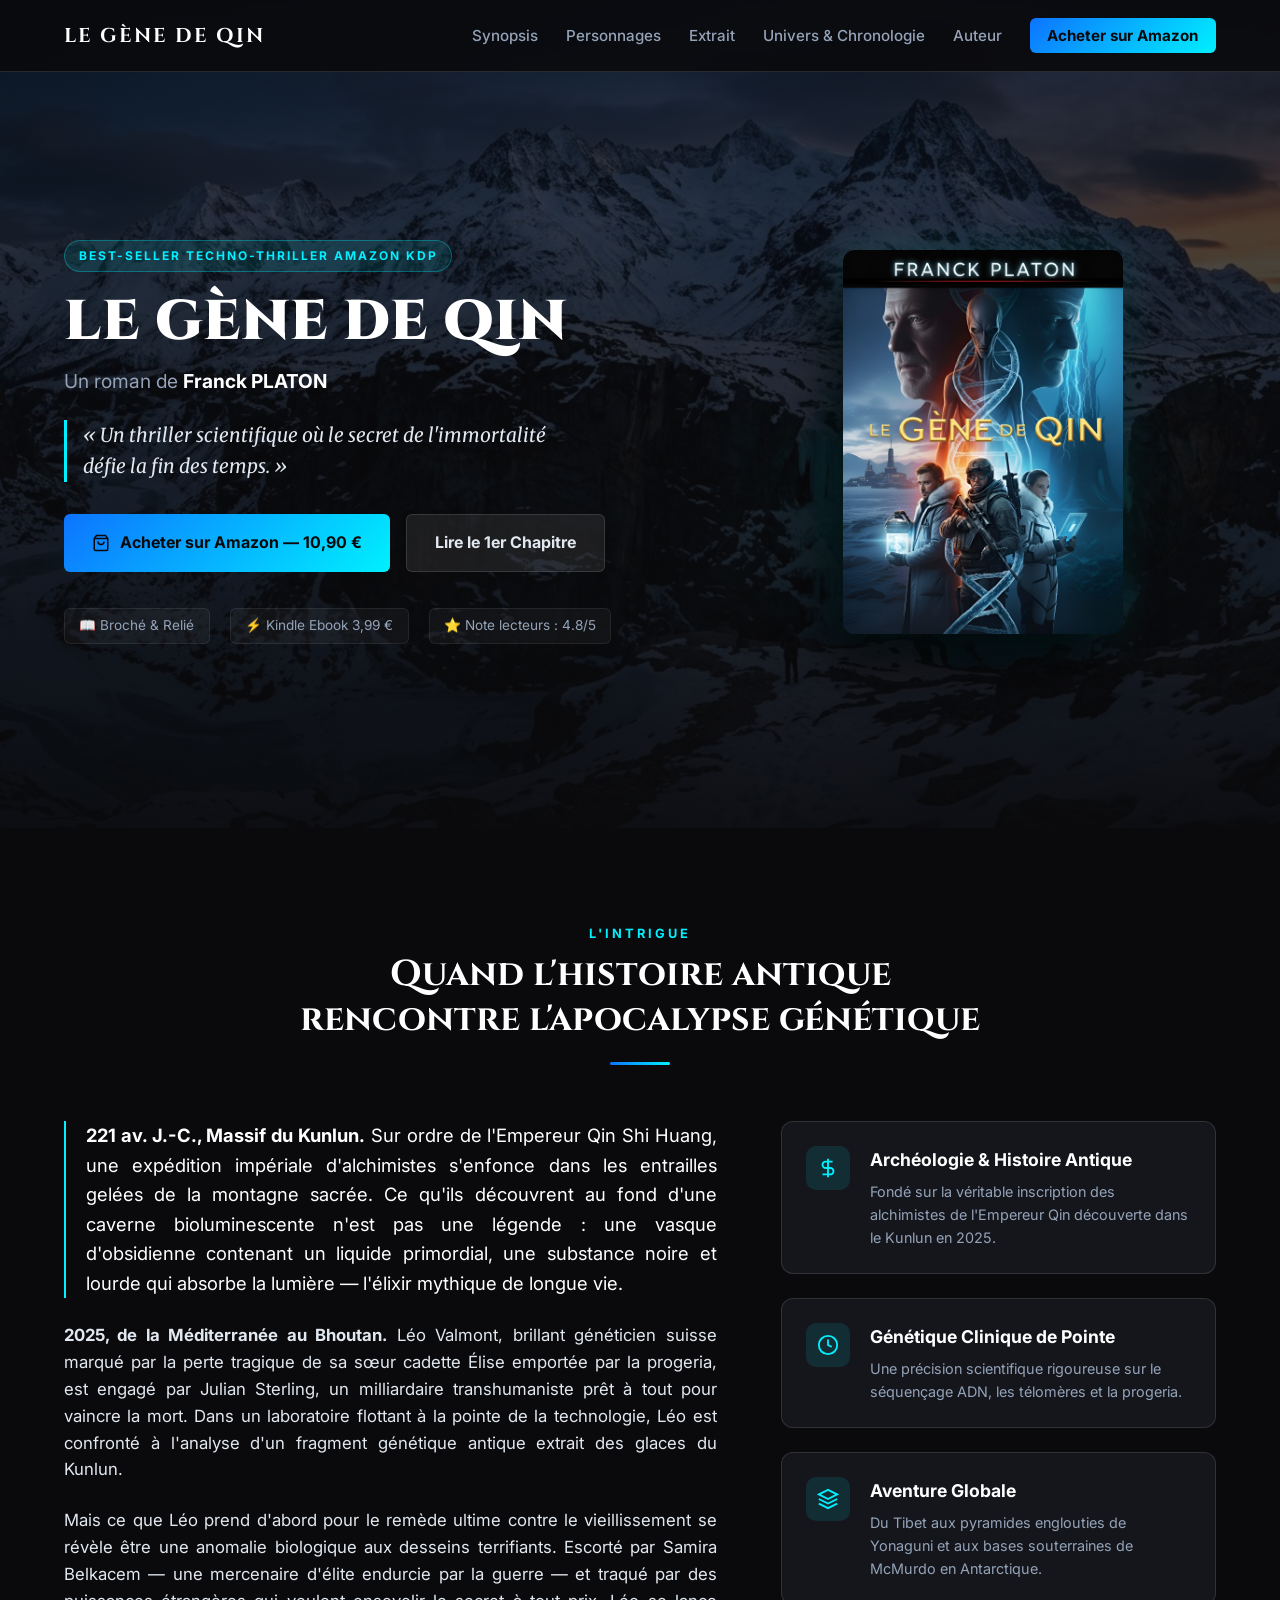
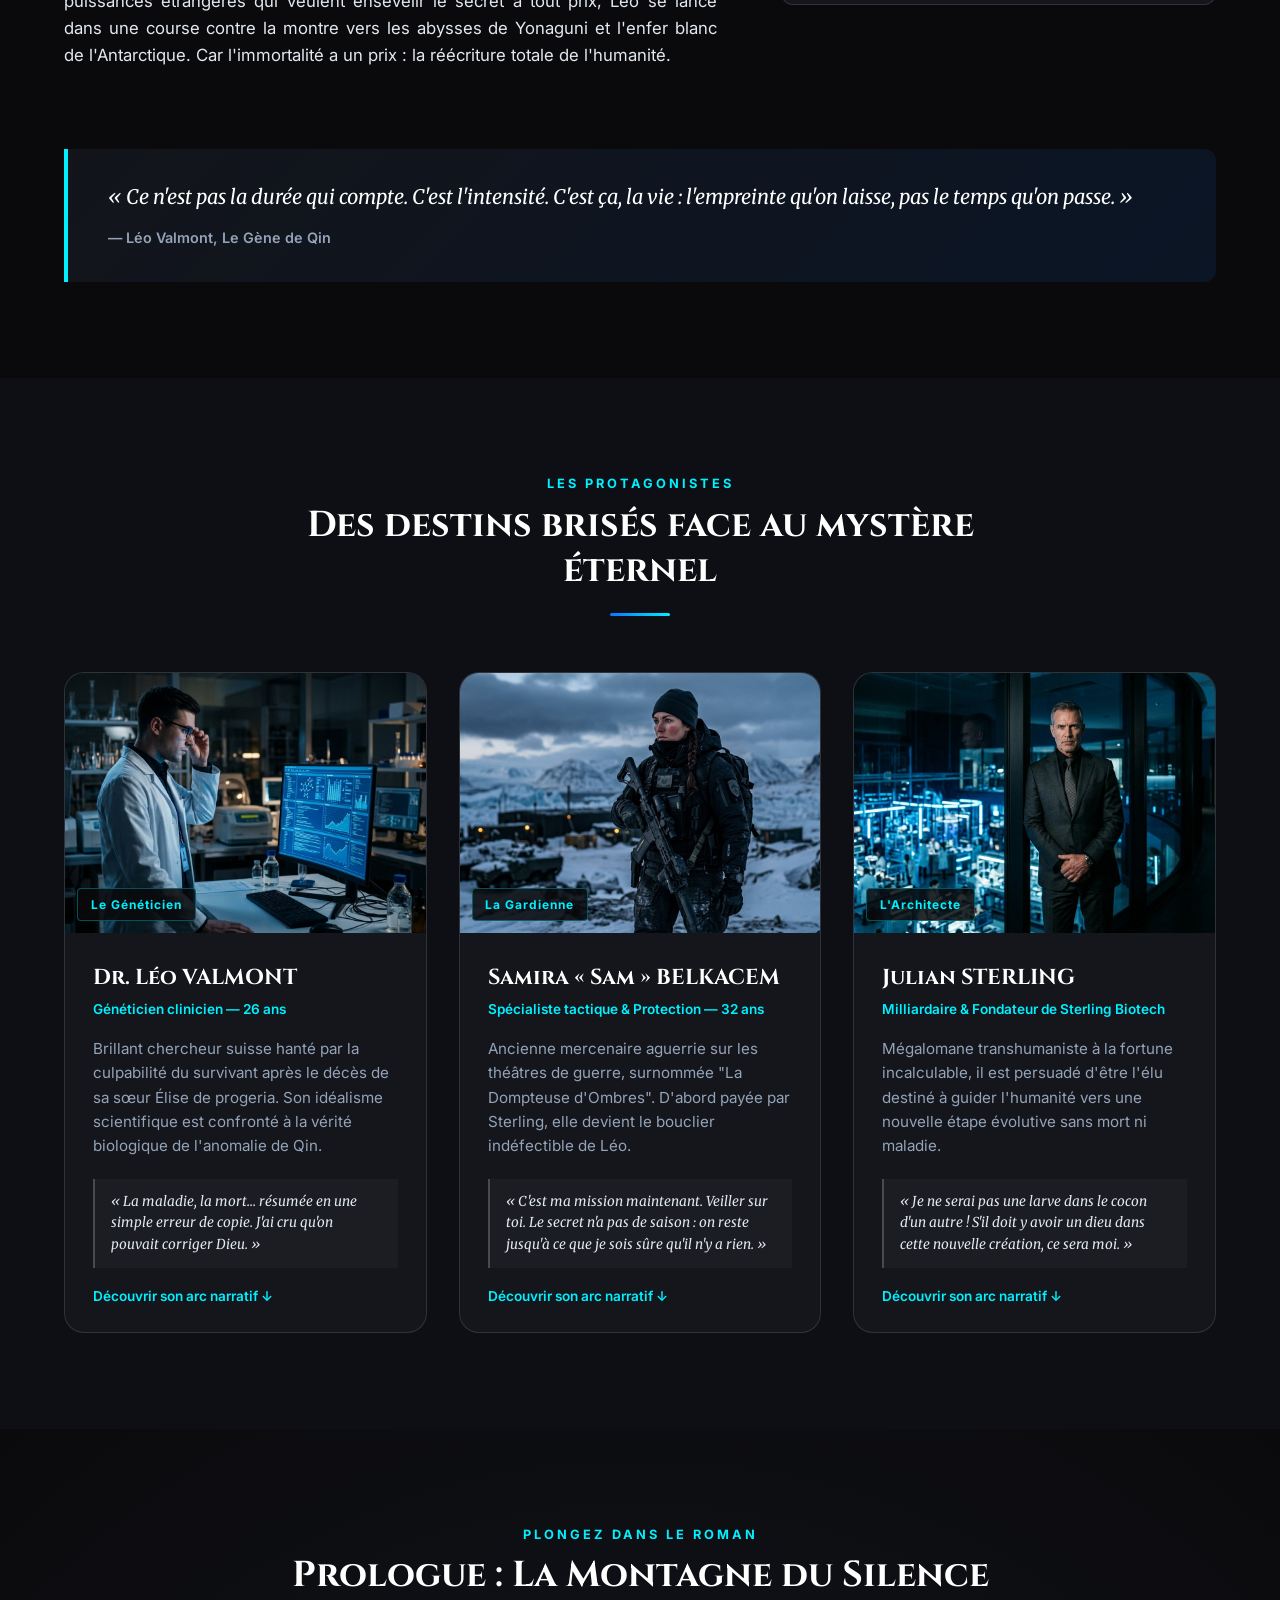
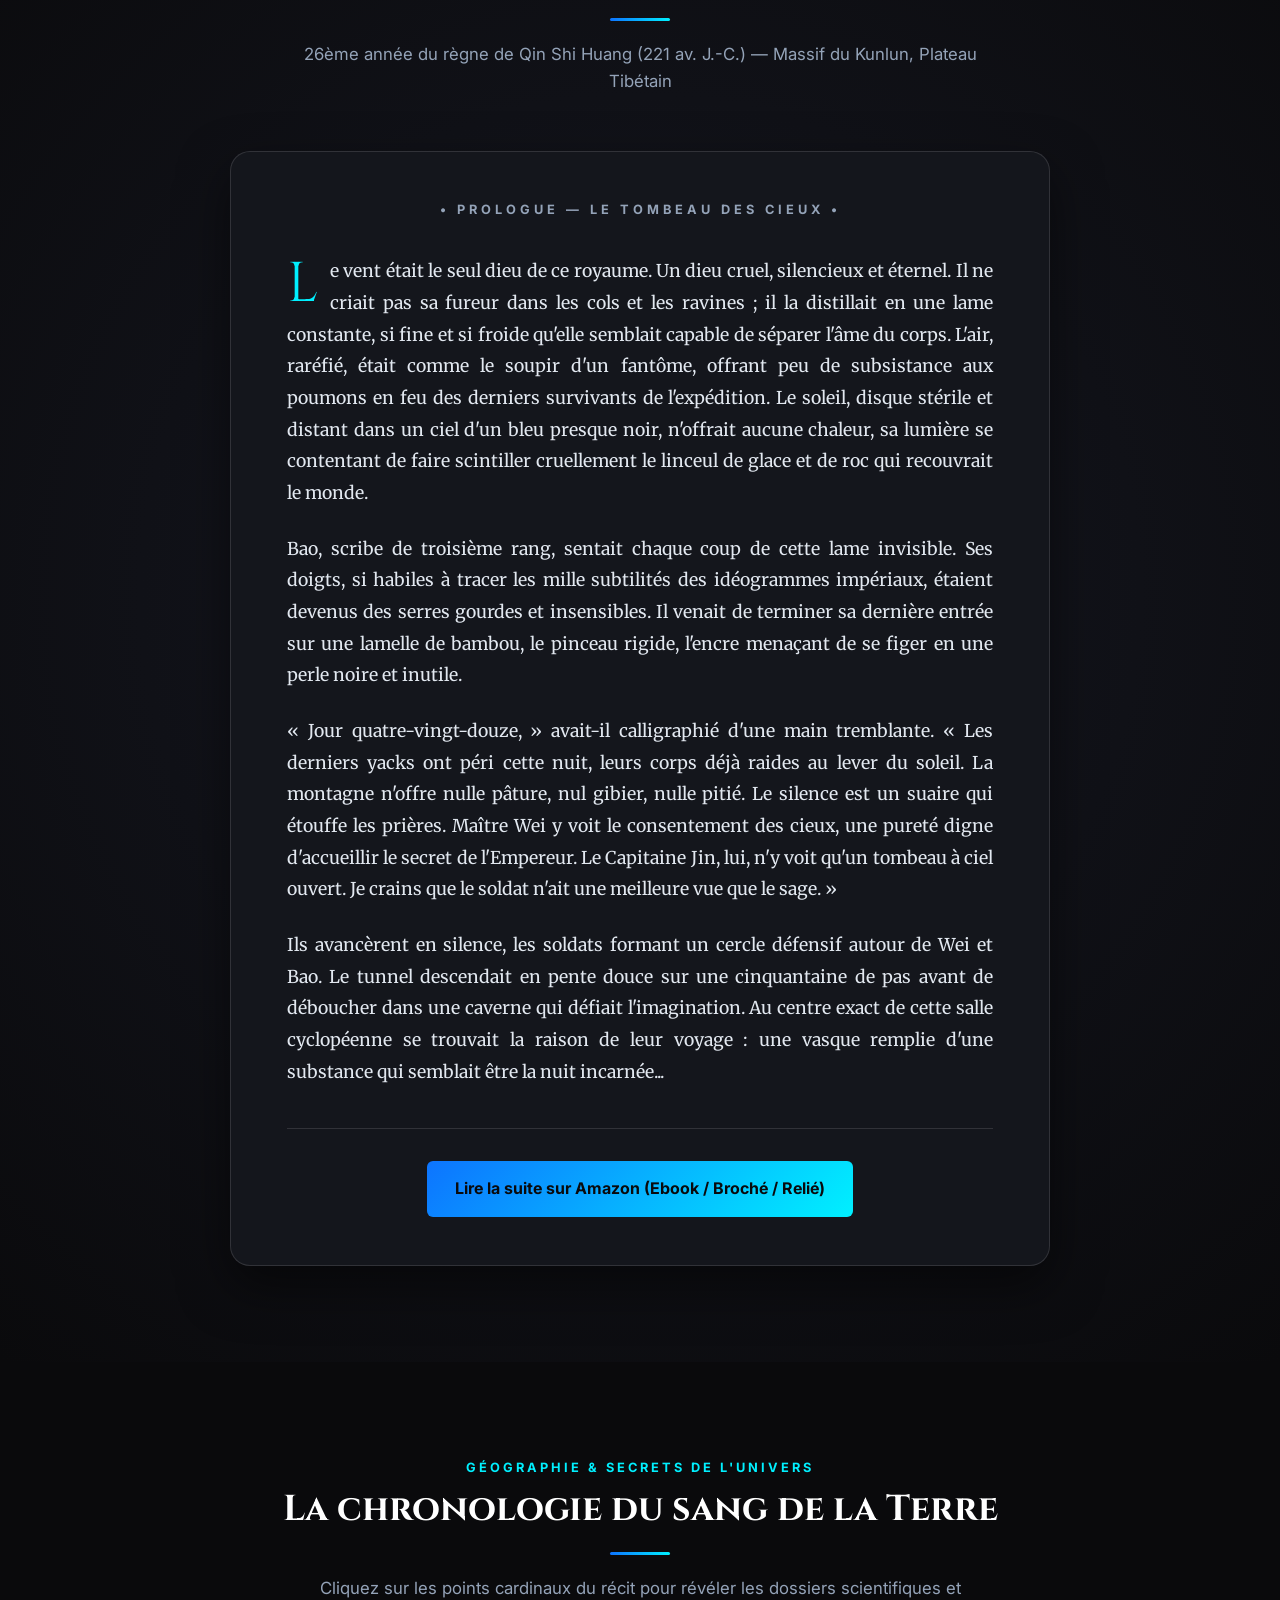
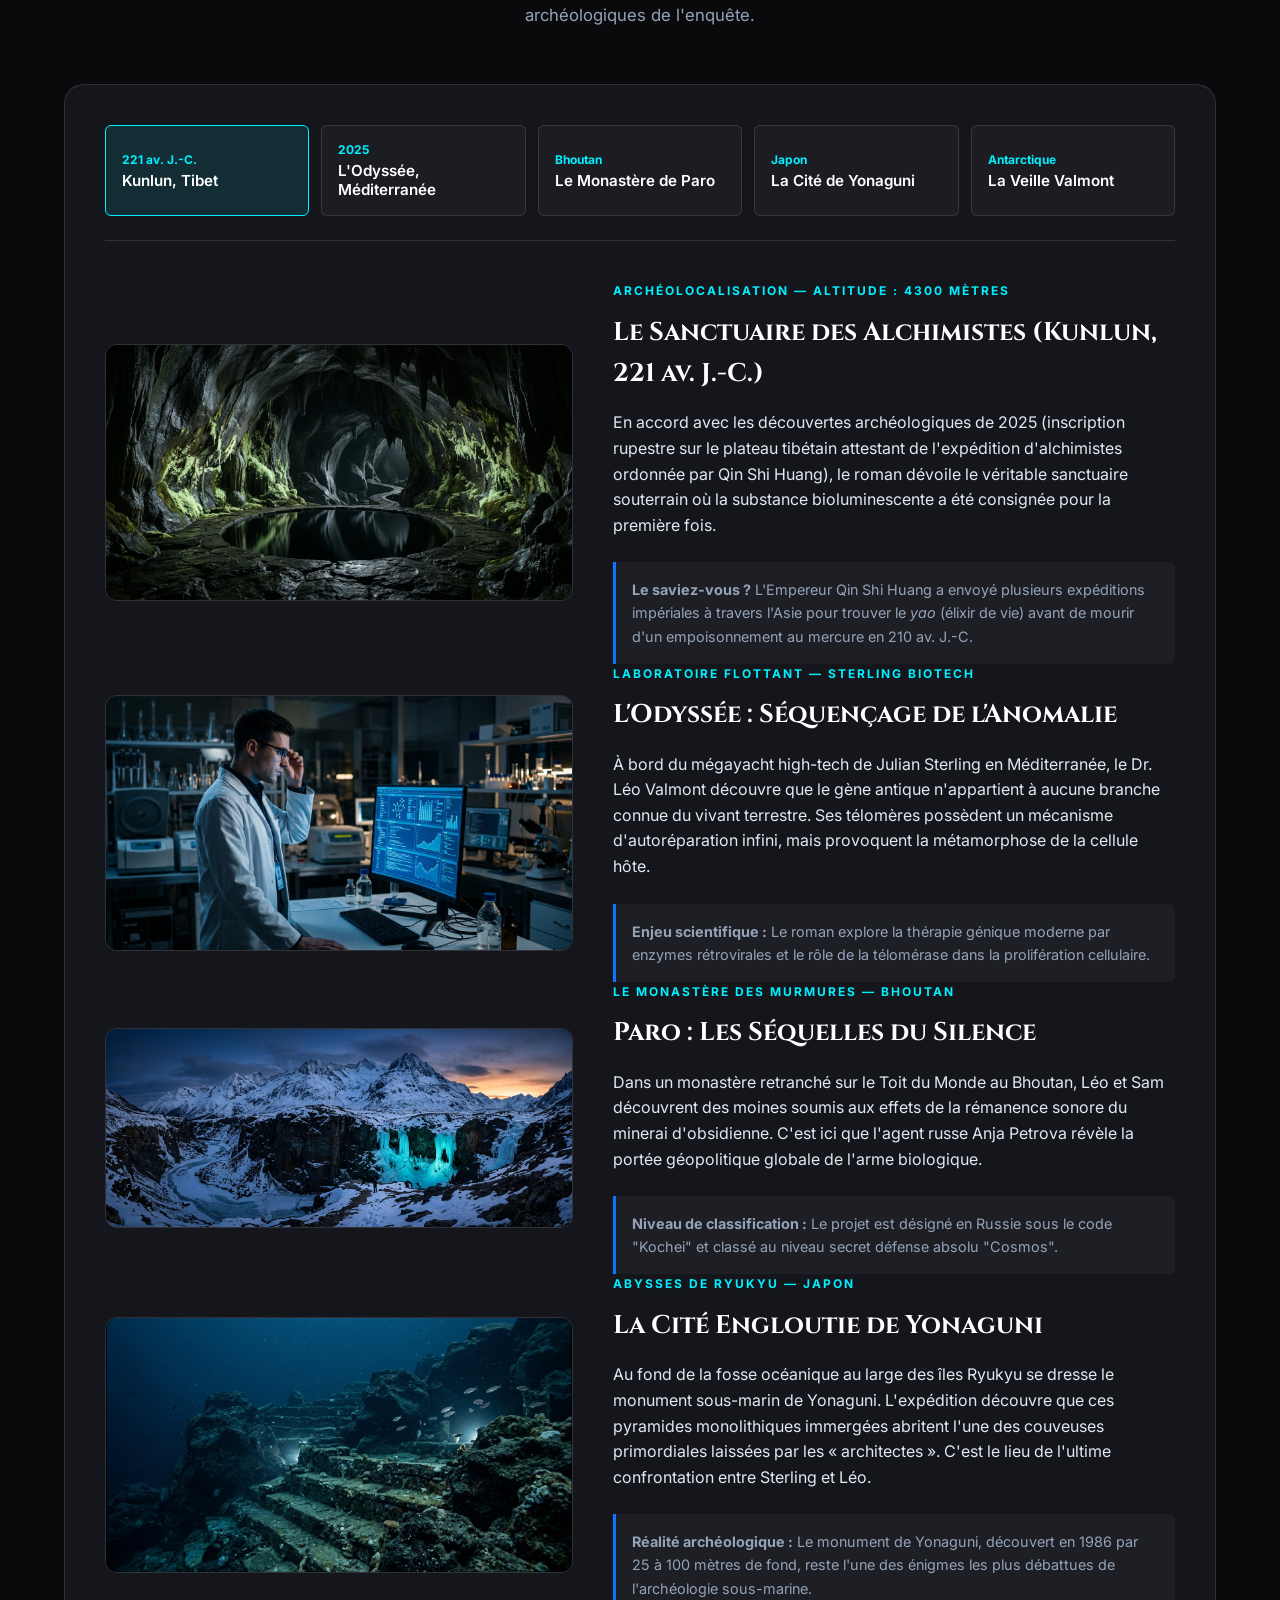
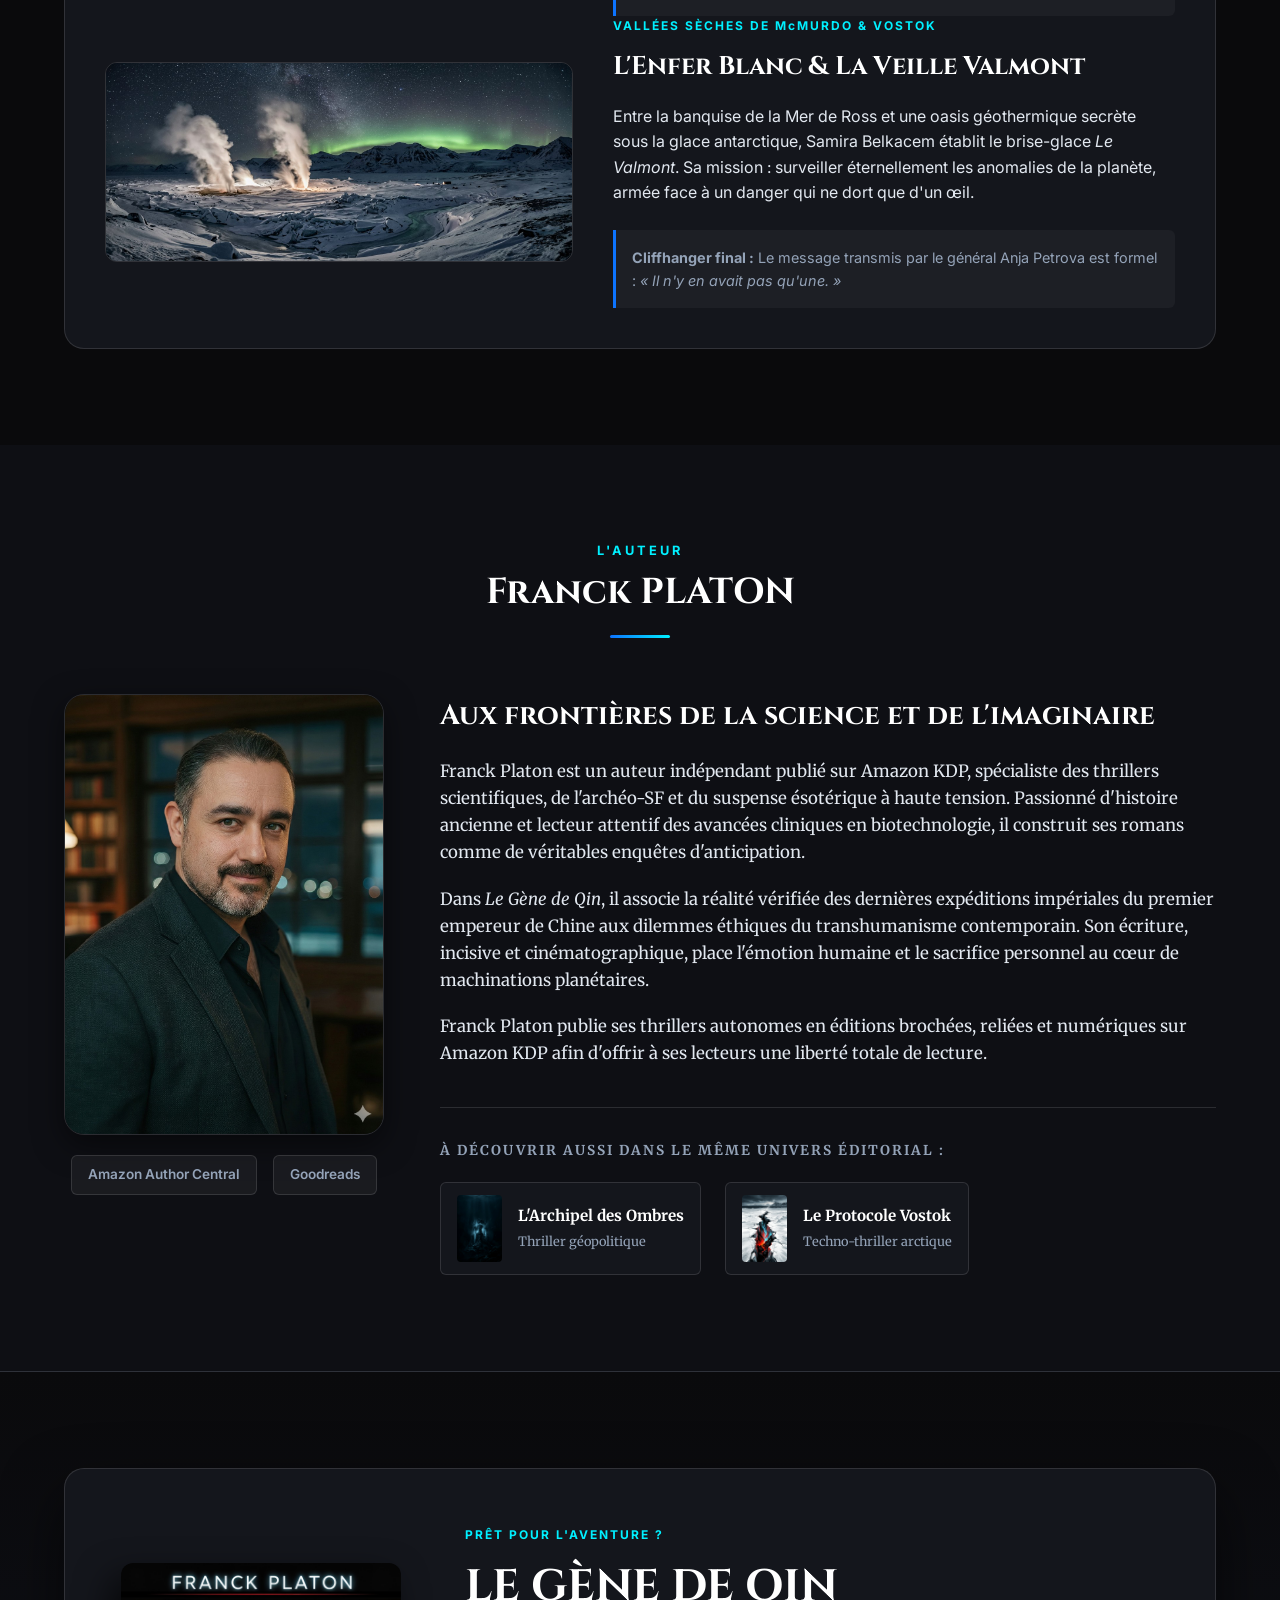
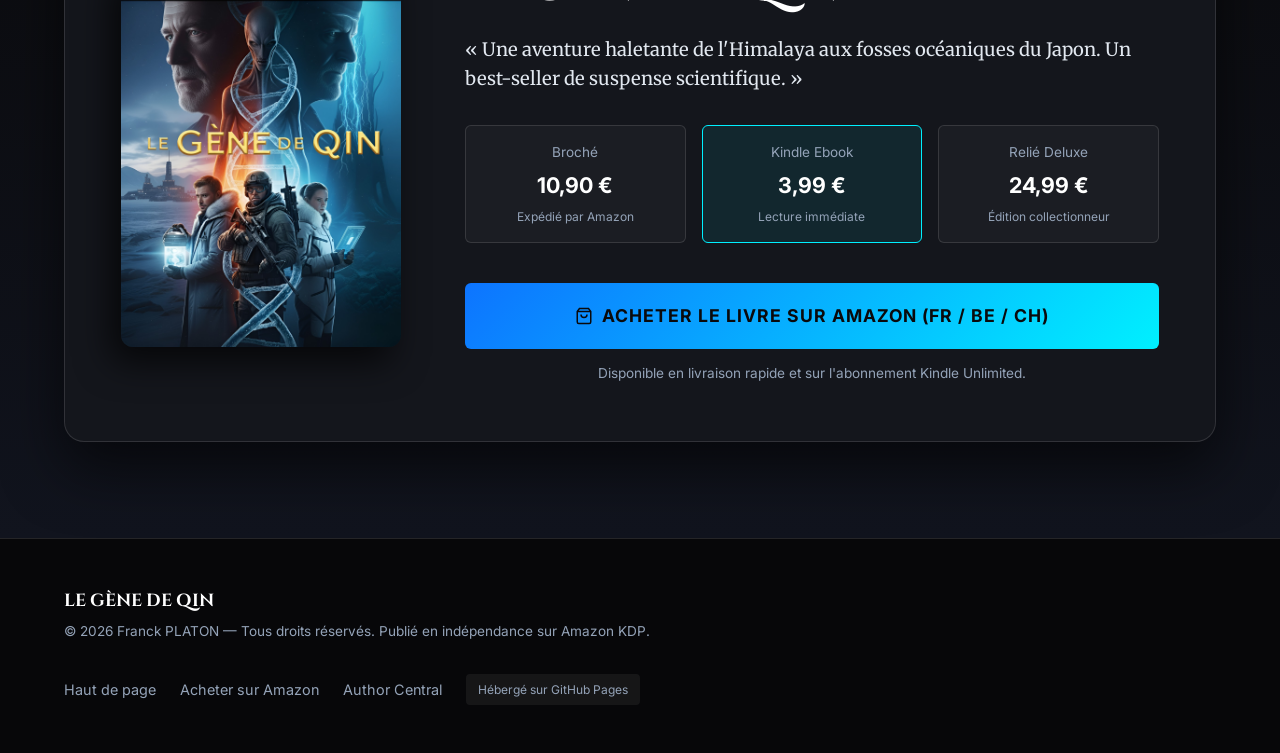
==== index.html @ dbdd51de "Restauration et mise à jour complète du site" ====
<!DOCTYPE html>
<html lang="fr">
<head>
  <meta charset="UTF-8">
  <meta name="viewport" content="width=device-width, initial-scale=1.0">
  <title>Le Gène de Qin — Thriller Scientifique de Franck PLATON | Amazon KDP</title>
  <meta name="description" content="Découvrez 'Le Gène de Qin' de Franck Platon. Un thriller scientifique et archéo-SF captivant mêlant les mystères de l'Empereur de Chine, l'Antarctique et la génétique moderne.">
  <meta name="keywords" content="thriller scientifique, roman franck platon, le gène de qin, techno-thriller français, complot génétique, amazon kdp, archéo-sf">
  <meta name="author" content="Franck PLATON">

  <!-- Open Graph / Social Media -->
  <meta property="og:title" content="Le Gène de Qin — Thriller Scientifique de Franck PLATON">
  <meta property="og:description" content="Quand le secret millénaire du premier empereur de Chine menace de réécrire le code génétique de l'humanité.">
  <meta property="og:type" content="book">
  <meta property="og:url" content="https://amzn.eu/d/04xCrOHY">
  <meta property="og:image" content="images/couverture_le_gene_de_qin.jpg">

  <!-- Schema.org JSON-LD Structured Data for Book -->
  <script type="application/ld+json">
  {
    "@context": "https://schema.org",
    "@type": "Book",
    "name": "Le Gène de Qin",
    "author": {
      "@type": "Person",
      "name": "Franck PLATON"
    },
    "inLanguage": "fr",
    "genre": "Thriller scientifique & technologique",
    "description": "221 av. J.-C. — L'Empereur de Chine envoie ses alchimistes dans les glaces du Kunlun. 2025 — Une expédition génétique réveille ce que la montagne avait enseveli.",
    "url": "https://amzn.eu/d/04xCrOHY",
    "offers": {
      "@type": "Offer",
      "url": "https://amzn.eu/d/04xCrOHY",
      "price": "10.90",
      "priceCurrency": "EUR",
      "availability": "https://schema.org/InStock"
    }
  }
  </script>

  <!-- Google Fonts Optimization -->
  <link rel="preconnect" href="https://fonts.googleapis.com">
  <link rel="preconnect" href="https://fonts.gstatic.com" crossorigin>
  <link href="https://fonts.googleapis.com/css2?family=Cinzel:wght@500;700;900&family=Inter:wght@300;400;500;600;700&family=Merriweather:ital,wght@0,300;0,400;1,300&display=swap" rel="stylesheet">

  <!-- Stylesheet -->
  <link rel="stylesheet" href="css/style.css">
</head>
<body>

  <!-- NAVIGATION FIXE -->
  <header class="site-header">
    <nav class="navbar" aria-label="Navigation principale">
      <div class="logo">
        <a href="#hero">LE GÈNE DE QIN</a>
      </div>
      <ul class="nav-links" id="navLinks">
        <li><a href="#synopsis">Synopsis</a></li>
        <li><a href="#personnages">Personnages</a></li>
        <li><a href="#extrait">Extrait</a></li>
        <li><a href="#univers">Univers & Chronologie</a></li>
        <li><a href="#auteur">Auteur</a></li>
        <li><a href="#cta-final" class="nav-cta">Acheter sur Amazon</a></li>
      </ul>
      <button class="burger-menu" id="burgerBtn" aria-label="Ouvrir le menu">
        <span></span><span></span><span></span>
      </button>
    </nav>
  </header>

  <!-- S1: HERO SECTION -->
  <section id="hero" class="hero-section">
    <div class="hero-bg" style="background-image: linear-gradient(180deg, rgba(10,10,12,0.65) 0%, rgba(10,10,12,0.95) 100%), url('images/m1_hero_banner.jpg');"></div>
    <div class="container hero-container">
      <div class="hero-content fade-in-on-load">
        <span class="hero-badge">BEST-SELLER TECHNO-THRILLER AMAZON KDP</span>
        <h1 class="hero-title">LE GÈNE DE QIN</h1>
        <p class="hero-author">Un roman de <strong class="accent-text">Franck PLATON</strong></p>
        <p class="hero-tagline">« Un thriller scientifique où le secret de l'immortalité défie la fin des temps. »</p>
        
        <div class="hero-actions">
          <a href="https://amzn.eu/d/04xCrOHY" target="_blank" rel="noopener noreferrer" class="btn btn-primary btn-glow">
            <svg class="icon-svg" viewBox="0 0 24 24" fill="none" stroke="currentColor" stroke-width="2"><path d="M6 2L3 6v14a2 2 0 0 0 2 2h14a2 2 0 0 0 2-2V6l-3-4z"></path><line x1="3" y1="6" x2="21" y2="6"></line><path d="M16 10a4 4 0 0 1-8 0"></path></svg>
            Acheter sur Amazon — 10,90 €
          </a>
          <a href="#extrait" class="btn btn-secondary">
            Lire le 1er Chapitre
          </a>
        </div>
        
        <div class="hero-features">
          <div class="feature-badge"><span>📖 Broché & Relié</span></div>
          <div class="feature-badge"><span>⚡ Kindle Ebook 3,99 €</span></div>
          <div class="feature-badge"><span>⭐ Note lecteurs : 4.8/5</span></div>
        </div>
      </div>

      <div class="hero-visual fade-in-on-load">
        <div class="book-mockup-wrapper">
          <img src="images/couverture_le_gene_de_qin.jpg" alt="Couverture officielle du roman Le Gène de Qin de Franck Platon" class="book-cover-img" loading="eager">
          <div class="book-shadow"></div>
        </div>
      </div>
    </div>
  </section>

  <main>
    <!-- S2: SYNOPSIS SECTION -->
    <section id="synopsis" class="synopsis-section scroll-reveal">
      <div class="container">
        <header class="section-header">
          <span class="section-subtitle">L'INTRIGUE</span>
          <h2 class="section-title">Quand l'histoire antique rencontre l'apocalypse génétique</h2>
          <div class="title-divider"></div>
        </header>

        <div class="synopsis-grid">
          <div class="synopsis-text">
            <p class="lead-para">
              <strong>221 av. J.-C., Massif du Kunlun.</strong> Sur ordre de l'Empereur Qin Shi Huang, une expédition impériale d'alchimistes s'enfonce dans les entrailles gelées de la montagne sacrée. Ce qu'ils découvrent au fond d'une caverne bioluminescente n'est pas une légende : une vasque d'obsidienne contenant un liquide primordial, une substance noire et lourde qui absorbe la lumière — l'élixir mythique de longue vie.
            </p>
            <p>
              <strong>2025, de la Méditerranée au Bhoutan.</strong> Léo Valmont, brillant généticien suisse marqué par la perte tragique de sa sœur cadette Élise emportée par la progeria, est engagé par Julian Sterling, un milliardaire transhumaniste prêt à tout pour vaincre la mort. Dans un laboratoire flottant à la pointe de la technologie, Léo est confronté à l'analyse d'un fragment génétique antique extrait des glaces du Kunlun.
            </p>
            <p>
              Mais ce que Léo prend d'abord pour le remède ultime contre le vieillissement se révèle être une anomalie biologique aux desseins terrifiants. Escorté par Samira Belkacem — une mercenaire d'élite endurcie par la guerre — et traqué par des puissances étrangères qui veulent ensevelir le secret à tout prix, Léo se lance dans une course contre la montre vers les abysses de Yonaguni et l'enfer blanc de l'Antarctique. Car l'immortalité a un prix : la réécriture totale de l'humanité.
            </p>
          </div>

          <aside class="synopsis-highlights">
            <div class="highlight-card">
              <div class="highlight-icon">
                <svg viewBox="0 0 24 24" fill="none" stroke="currentColor" stroke-width="2"><path d="M12 2v20M17 5H9.5a3.5 3.5 0 0 0 0 7h5a3.5 3.5 0 0 1 0 7H6"></path></svg>
              </div>
              <div class="highlight-content">
                <h3>Archéologie & Histoire Antique</h3>
                <p>Fondé sur la véritable inscription des alchimistes de l'Empereur Qin découverte dans le Kunlun en 2025.</p>
              </div>
            </div>

            <div class="highlight-card">
              <div class="highlight-icon">
                <svg viewBox="0 0 24 24" fill="none" stroke="currentColor" stroke-width="2"><circle cx="12" cy="12" r="10"></circle><path d="M12 6v6l4 2"></path></svg>
              </div>
              <div class="highlight-content">
                <h3>Génétique Clinique de Pointe</h3>
                <p>Une précision scientifique rigoureuse sur le séquençage ADN, les télomères et la progeria.</p>
              </div>
            </div>

            <div class="highlight-card">
              <div class="highlight-icon">
                <svg viewBox="0 0 24 24" fill="none" stroke="currentColor" stroke-width="2"><polygon points="12 2 2 7 12 12 22 7 12 2"></polygon><polyline points="2 17 12 22 22 17"></polyline><polyline points="2 12 12 17 22 12"></polyline></svg>
              </div>
              <div class="highlight-content">
                <h3>Aventure Globale</h3>
                <p>Du Tibet aux pyramides englouties de Yonaguni et aux bases souterraines de McMurdo en Antarctique.</p>
              </div>
            </div>
          </aside>
        </div>

        <blockquote class="synopsis-quote">
          <p>« Ce n'est pas la durée qui compte. C'est l'intensité. C'est ça, la vie : l'empreinte qu'on laisse, pas le temps qu'on passe. »</p>
          <cite>— Léo Valmont, Le Gène de Qin</cite>
        </blockquote>
      </div>
    </section>

    <!-- S3: PERSONNAGES SECTION -->
    <section id="personnages" class="characters-section scroll-reveal">
      <div class="container">
        <header class="section-header">
          <span class="section-subtitle">LES PROTAGONISTES</span>
          <h2 class="section-title">Des destins brisés face au mystère éternel</h2>
          <div class="title-divider"></div>
        </header>

        <div class="characters-grid">
          <!-- PERSONNAGE 1 -->
          <article class="character-card" data-char="leo">
            <div class="char-img-container">
              <img src="images/m2_image1_leo.jpg" alt="Léo Valmont - Généticien" loading="lazy">
              <div class="char-badge">Le Généticien</div>
            </div>
            <div class="char-info">
              <h3 class="char-name">Dr. Léo VALMONT</h3>
              <p class="char-role">Généticien clinicien — 26 ans</p>
              <p class="char-desc">
                Brillant chercheur suisse hanté par la culpabilité du survivant après le décès de sa sœur Élise de progeria. Son idéalisme scientifique est confronté à la vérité biologique de l'anomalie de Qin.
              </p>
              <div class="char-quote">
                <p>« La maladie, la mort... résumée en une simple erreur de copie. J'ai cru qu'on pouvait corriger Dieu. »</p>
              </div>
              <button class="btn-text char-more-btn" aria-expanded="false">Découvrir son arc narratif ↓</button>
              <div class="char-secret" hidden>
                <p><strong>Détail clé :</strong> En s'inoculant le vecteur viral pour détruire l'organisme éternel à Yonaguni, Léo choisit de sacrifier sa jeunesse et son avenir, prouvant que l'humanité réside dans son acceptation de la fin.</p>
              </div>
            </div>
          </article>

          <!-- PERSONNAGE 2 -->
          <article class="character-card" data-char="sam">
            <div class="char-img-container">
              <img src="images/sam_portrait.jpg" alt="Samira Belkacem - La Dompteuse d'Ombres" loading="lazy">
              <div class="char-badge">La Gardienne</div>
            </div>
            <div class="char-info">
              <h3 class="char-name">Samira « Sam » BELKACEM</h3>
              <p class="char-role">Spécialiste tactique & Protection — 32 ans</p>
              <p class="char-desc">
                Ancienne mercenaire aguerrie sur les théâtres de guerre, surnommée "La Dompteuse d'Ombres". D'abord payée par Sterling, elle devient le bouclier indéfectible de Léo.
              </p>
              <div class="char-quote">
                <p>« C'est ma mission maintenant. Veiller sur toi. Le secret n'a pas de saison : on reste jusqu'à ce que je sois sûre qu'il n'y a rien. »</p>
              </div>
              <button class="btn-text char-more-btn" aria-expanded="false">Découvrir son arc narratif ↓</button>
              <div class="char-secret" hidden>
                <p><strong>Détail clé :</strong> Après la mort de Léo, Sam hérite de sa fortune et fonde "La Veille Valmont", transformant sa culpabilité en un réseau militaire de surveillance globale en Antarctique.</p>
              </div>
            </div>
          </article>

          <!-- PERSONNAGE 3 -->
          <article class="character-card" data-char="sterling">
            <div class="char-img-container">
              <img src="images/sterling_portrait.jpg" alt="Julian Sterling - Milliardaire Transhumaniste" loading="lazy">
              <div class="char-badge">L'Architecte</div>
            </div>
            <div class="char-info">
              <h3 class="char-name">Julian STERLING</h3>
              <p class="char-role">Milliardaire & Fondateur de Sterling Biotech</p>
              <p class="char-desc">
                Mégalomane transhumaniste à la fortune incalculable, il est persuadé d'être l'élu destiné à guider l'humanité vers une nouvelle étape évolutive sans mort ni maladie.
              </p>
              <div class="char-quote">
                <p>« Je ne serai pas une larve dans le cocon d'un autre ! S'il doit y avoir un dieu dans cette nouvelle création, ce sera moi. »</p>
              </div>
              <button class="btn-text char-more-btn" aria-expanded="false">Découvrir son arc narratif ↓</button>
              <div class="char-secret" hidden>
                <p><strong>Détail clé :</strong> Sa quête d'apothéose à Yonaguni tourne au cauchemar biologique lorsqu'il découvre que l'élixir est un parasite millénaire dont il n'est que l'incubateur.</p>
              </div>
            </div>
          </article>
        </div>
      </div>
    </section>

    <!-- S4: EXTRAIT SECTION -->
    <section id="extrait" class="excerpt-section scroll-reveal">
      <div class="container">
        <header class="section-header">
          <span class="section-subtitle">PLONGEZ DANS LE ROMAN</span>
          <h2 class="section-title">Prologue : La Montagne du Silence</h2>
          <div class="title-divider"></div>
          <p class="section-description">26ème année du règne de Qin Shi Huang (221 av. J.-C.) — Massif du Kunlun, Plateau Tibétain</p>
        </header>

        <div class="excerpt-box">
          <div class="excerpt-header-deco">
            <span>• PROLOGUE — LE TOMBEAU DES CIEUX •</span>
          </div>
          <div class="excerpt-content font-serif">
            <p>
              Le vent était le seul dieu de ce royaume. Un dieu cruel, silencieux et éternel. Il ne criait pas sa fureur dans les cols et les ravines ; il la distillait en une lame constante, si fine et si froide qu'elle semblait capable de séparer l'âme du corps. L'air, raréfié, était comme le soupir d'un fantôme, offrant peu de subsistance aux poumons en feu des derniers survivants de l'expédition. Le soleil, disque stérile et distant dans un ciel d'un bleu presque noir, n'offrait aucune chaleur, sa lumière se contentant de faire scintiller cruellement le linceul de glace et de roc qui recouvrait le monde.
            </p>
            <p>
              Bao, scribe de troisième rang, sentait chaque coup de cette lame invisible. Ses doigts, si habiles à tracer les mille subtilités des idéogrammes impériaux, étaient devenus des serres gourdes et insensibles. Il venait de terminer sa dernière entrée sur une lamelle de bambou, le pinceau rigide, l'encre menaçant de se figer en une perle noire et inutile.
            </p>
            <p>
              « Jour quatre-vingt-douze, » avait-il calligraphié d'une main tremblante. « Les derniers yacks ont péri cette nuit, leurs corps déjà raides au lever du soleil. La montagne n'offre nulle pâture, nul gibier, nulle pitié. Le silence est un suaire qui étouffe les prières. Maître Wei y voit le consentement des cieux, une pureté digne d'accueillir le secret de l'Empereur. Le Capitaine Jin, lui, n'y voit qu'un tombeau à ciel ouvert. Je crains que le soldat n'ait une meilleure vue que le sage. »
            </p>
            <p>
              Ils avancèrent en silence, les soldats formant un cercle défensif autour de Wei et Bao. Le tunnel descendait en pente douce sur une cinquantaine de pas avant de déboucher dans une caverne qui défiait l'imagination. Au centre exact de cette salle cyclopéenne se trouvait la raison de leur voyage : une vasque remplie d'une substance qui semblait être la nuit incarnée...
            </p>
          </div>
          <div class="excerpt-footer">
            <a href="https://amzn.eu/d/04xCrOHY" target="_blank" rel="noopener noreferrer" class="btn btn-primary btn-glow">
              Lire la suite sur Amazon (Ebook / Broché / Relié)
            </a>
          </div>
        </div>
      </div>
    </section>

    <!-- S5: UNIVERS & CHRONOLOGIE INTERACTIVE -->
    <section id="univers" class="universe-section scroll-reveal">
      <div class="container">
        <header class="section-header">
          <span class="section-subtitle">GÉOGRAPHIE & SECRETS DE L'UNIVERS</span>
          <h2 class="section-title">La chronologie du sang de la Terre</h2>
          <div class="title-divider"></div>
          <p class="section-description">Cliquez sur les points cardinaux du récit pour révéler les dossiers scientifiques et archéologiques de l'enquête.</p>
        </header>

        <!-- CARTE / TIMELINE INTERACTIVE DU ROMAN -->
        <div class="timeline-interactive">
          <div class="timeline-nav">
            <button class="timeline-btn active" data-node="kunlun">
              <span class="node-year">221 av. J.-C.</span>
              <span class="node-title">Kunlun, Tibet</span>
            </button>
            <button class="timeline-btn" data-node="odyssee">
              <span class="node-year">2025</span>
              <span class="node-title">L'Odyssée, Méditerranée</span>
            </button>
            <button class="timeline-btn" data-node="paro">
              <span class="node-year">Bhoutan</span>
              <span class="node-title">Le Monastère de Paro</span>
            </button>
            <button class="timeline-btn" data-node="yonaguni">
              <span class="node-year">Japon</span>
              <span class="node-title">La Cité de Yonaguni</span>
            </button>
            <button class="timeline-btn" data-node="vostok">
              <span class="node-year">Antarctique</span>
              <span class="node-title">La Veille Valmont</span>
            </button>
          </div>

          <div class="timeline-panels">
            <!-- PANEL 1: KUNLUN -->
            <div class="timeline-panel active" id="panel-kunlun">
              <div class="panel-image">
                <img src="images/m2_image3_univers.jpg" alt="Caverne du Kunlun et élixir de longue vie" loading="lazy">
              </div>
              <div class="panel-content">
                <span class="panel-tag">ARCHÉOLOCALISATION — ALTITUDE : 4300 MÈTRES</span>
                <h3>Le Sanctuaire des Alchimistes (Kunlun, 221 av. J.-C.)</h3>
                <p>
                  En accord avec les découvertes archéologiques de 2025 (inscription rupestre sur le plateau tibétain attestant de l'expédition d'alchimistes ordonnée par Qin Shi Huang), le roman dévoile le véritable sanctuaire souterrain où la substance bioluminescente a été consignée pour la première fois.
                </p>
                <div class="panel-fact">
                  <strong>Le saviez-vous ?</strong> L'Empereur Qin Shi Huang a envoyé plusieurs expéditions impériales à travers l'Asie pour trouver le <em>yao</em> (élixir de vie) avant de mourir d'un empoisonnement au mercure en 210 av. J.-C.
                </div>
              </div>
            </div>

            <!-- PANEL 2: L'ODYSSÉE -->
            <div class="timeline-panel" id="panel-odyssee" hidden>
              <div class="panel-image">
                <img src="images/m2_image1_leo.jpg" alt="Laboratoire de pointe sur L'Odyssée" loading="lazy">
              </div>
              <div class="panel-content">
                <span class="panel-tag">LABORATOIRE FLOTTANT — STERLING BIOTECH</span>
                <h3>L'Odyssée : Séquençage de l'Anomalie</h3>
                <p>
                  À bord du mégayacht high-tech de Julian Sterling en Méditerranée, le Dr. Léo Valmont découvre que le gène antique n'appartient à aucune branche connue du vivant terrestre. Ses télomères possèdent un mécanisme d'autoréparation infini, mais provoquent la métamorphose de la cellule hôte.
                </p>
                <div class="panel-fact">
                  <strong>Enjeu scientifique :</strong> Le roman explore la thérapie génique moderne par enzymes rétrovirales et le rôle de la télomérase dans la prolifération cellulaire.
                </div>
              </div>
            </div>

            <!-- PANEL 3: PARO -->
            <div class="timeline-panel" id="panel-paro" hidden>
              <div class="panel-image">
                <img src="images/m1_hero_banner.jpg" alt="Monastère du Bhoutan" loading="lazy">
              </div>
              <div class="panel-content">
                <span class="panel-tag">LE MONASTÈRE DES MURMURES — BHOUTAN</span>
                <h3>Paro : Les Séquelles du Silence</h3>
                <p>
                  Dans un monastère retranché sur le Toit du Monde au Bhoutan, Léo et Sam découvrent des moines soumis aux effets de la rémanence sonore du minerai d'obsidienne. C'est ici que l'agent russe Anja Petrova révèle la portée géopolitique globale de l'arme biologique.
                </p>
                <div class="panel-fact">
                  <strong>Niveau de classification :</strong> Le projet est désigné en Russie sous le code "Kochei" et classé au niveau secret défense absolu "Cosmos".
                </div>
              </div>
            </div>

            <!-- PANEL 4: YONAGUNI -->
            <div class="timeline-panel" id="panel-yonaguni" hidden>
              <div class="panel-image">
                <img src="images/m2_image2_climax.jpg" alt="Ruines englouties de Yonaguni" loading="lazy">
              </div>
              <div class="panel-content">
                <span class="panel-tag">ABYSSES DE RYUKYU — JAPON</span>
                <h3>La Cité Engloutie de Yonaguni</h3>
                <p>
                  Au fond de la fosse océanique au large des îles Ryukyu se dresse le monument sous-marin de Yonaguni. L'expédition découvre que ces pyramides monolithiques immergées abritent l'une des couveuses primordiales laissées par les « architectes ». C'est le lieu de l'ultime confrontation entre Sterling et Léo.
                </p>
                <div class="panel-fact">
                  <strong>Réalité archéologique :</strong> Le monument de Yonaguni, découvert en 1986 par 25 à 100 mètres de fond, reste l'une des énigmes les plus débattues de l'archéologie sous-marine.
                </div>
              </div>
            </div>

            <!-- PANEL 5: VOSTOK & ANTARCTIQUE -->
            <div class="timeline-panel" id="panel-vostok" hidden>
              <div class="panel-image">
                <img src="images/m5_quote_background.jpg" alt="Oasis géothermique en Antarctique" loading="lazy">
              </div>
              <div class="panel-content">
                <span class="panel-tag">VALLÉES SÈCHES DE McMURDO & VOSTOK</span>
                <h3>L'Enfer Blanc & La Veille Valmont</h3>
                <p>
                  Entre la banquise de la Mer de Ross et une oasis géothermique secrète sous la glace antarctique, Samira Belkacem établit le brise-glace <em>Le Valmont</em>. Sa mission : surveiller éternellement les anomalies de la planète, armée face à un danger qui ne dort que d'un œil.
                </p>
                <div class="panel-fact">
                  <strong>Cliffhanger final :</strong> Le message transmis par le général Anja Petrova est formel : <em>« Il n'y en avait pas qu'une. »</em>
                </div>
              </div>
            </div>
          </div>
        </div>
      </div>
    </section>

    <!-- S6: AUTEUR SECTION -->
    <section id="auteur" class="author-section scroll-reveal">
      <div class="container">
        <header class="section-header">
          <span class="section-subtitle">L'AUTEUR</span>
          <h2 class="section-title">Franck PLATON</h2>
          <div class="title-divider"></div>
        </header>

        <div class="author-grid">
          <div class="author-photo">
            <img src="images/franck_platon_auteur.jpg" alt="Franck PLATON — Portrait officiel de l'auteur" loading="lazy">
            <div class="author-socials">
              <a href="https://amzn.eu/d/04xCrOHY" target="_blank" rel="noopener" aria-label="Page Amazon Author Central">Amazon Author Central</a>
              <a href="https://amzn.eu/d/04xCrOHY" target="_blank" rel="noopener" aria-label="Goodreads">Goodreads</a>
            </div>
          </div>

          <div class="author-bio font-serif">
            <h3>Aux frontières de la science et de l'imaginaire</h3>
            <p>
              Franck Platon est un auteur indépendant publié sur Amazon KDP, spécialiste des thrillers scientifiques, de l'archéo-SF et du suspense ésotérique à haute tension. Passionné d'histoire ancienne et lecteur attentif des avancées cliniques en biotechnologie, il construit ses romans comme de véritables enquêtes d'anticipation.
            </p>
            <p>
              Dans <em>Le Gène de Qin</em>, il associe la réalité vérifiée des dernières expéditions impériales du premier empereur de Chine aux dilemmes éthiques du transhumanisme contemporain. Son écriture, incisive et cinématographique, place l'émotion humaine et le sacrifice personnel au cœur de machinations planétaires.
            </p>
            <p>
              Franck Platon publie ses thrillers autonomes en éditions brochées, reliées et numériques sur Amazon KDP afin d'offrir à ses lecteurs une liberté totale de lecture.
            </p>

            <div class="cross-promo">
              <h4>À DÉCOUVRIR AUSSI DANS LE MÊME UNIVERS ÉDITORIAL :</h4>
              <div class="promo-books">
                <div class="promo-book-item">
                  <img src="images/m4_book2_cover.jpg" alt="L'Archipel des Ombres" loading="lazy">
                  <div>
                    <strong>L'Archipel des Ombres</strong>
                    <span>Thriller géopolitique</span>
                  </div>
                </div>
                <div class="promo-book-item">
                  <img src="images/m4_book3_cover.jpg" alt="Le Protocole Vostok" loading="lazy">
                  <div>
                    <strong>Le Protocole Vostok</strong>
                    <span>Techno-thriller arctique</span>
                  </div>
                </div>
              </div>
            </div>
          </div>
        </div>
      </div>
    </section>

    <!-- S7: CTA FINAL SECTION -->
    <section id="cta-final" class="final-cta-section">
      <div class="container final-cta-container">
        <div class="cta-cover-wrapper">
          <img src="images/couverture_le_gene_de_qin.jpg" alt="Le Gène de Qin par Franck Platon" class="final-cover-img" loading="lazy">
        </div>

        <div class="cta-content">
          <span class="cta-badge">PRÊT POUR L'AVENTURE ?</span>
          <h2>LE GÈNE DE QIN</h2>
          <p class="cta-subtitle font-serif">
            « Une aventure haletante de l'Himalaya aux fosses océaniques du Japon. Un best-seller de suspense scientifique. »
          </p>

          <div class="cta-pricing-grid">
            <div class="price-box">
              <span class="format-name">Broché</span>
              <span class="format-price">10,90 €</span>
              <span class="format-info">Expédié par Amazon</span>
            </div>
            <div class="price-box active-price">
              <span class="format-name">Kindle Ebook</span>
              <span class="format-price">3,99 €</span>
              <span class="format-info">Lecture immédiate</span>
            </div>
            <div class="price-box">
              <span class="format-name">Relié Deluxe</span>
              <span class="format-price">24,99 €</span>
              <span class="format-info">Édition collectionneur</span>
            </div>
          </div>

          <div class="cta-btn-wrapper">
            <a href="https://amzn.eu/d/04xCrOHY" target="_blank" rel="noopener noreferrer" class="btn btn-primary btn-cta-large btn-glow">
              <svg class="icon-svg" viewBox="0 0 24 24" fill="none" stroke="currentColor" stroke-width="2"><path d="M6 2L3 6v14a2 2 0 0 0 2 2h14a2 2 0 0 0 2-2V6l-3-4z"></path><line x1="3" y1="6" x2="21" y2="6"></line><path d="M16 10a4 4 0 0 1-8 0"></path></svg>
              ACHETER LE LIVRE SUR AMAZON (FR / BE / CH)
            </a>
            <p class="cta-note">Disponible en livraison rapide et sur l'abonnement Kindle Unlimited.</p>
          </div>
        </div>
      </div>
    </section>
  </main>

  <!-- S8: FOOTER -->
  <footer class="site-footer">
    <div class="container footer-container">
      <div class="footer-left">
        <p class="footer-logo">LE GÈNE DE QIN</p>
        <p class="footer-copy">© 2026 Franck PLATON — Tous droits réservés. Publié en indépendance sur Amazon KDP.</p>
      </div>
      
      <div class="footer-links">
        <a href="#hero">Haut de page</a>
        <a href="https://amzn.eu/d/04xCrOHY" target="_blank" rel="noopener">Acheter sur Amazon</a>
        <a href="#auteur">Author Central</a>
        <span class="footer-badge">Hébergé sur GitHub Pages</span>
      </div>
    </div>
  </footer>

  <!-- SCRIPT JS VANILLA -->
  <script src="js/main.js"></script>
</body>
</html>
---- css/style.css ----
/* ============================================================
   FEUILLE DE STYLE PRINCIPALE — LE GÈNE DE QIN
   Auteur : Franck PLATON | Promotion Amazon KDP 2026
   Architecture : CSS Variables, Flexbox, CSS Grid, Mobile-First
   ============================================================ */

/* 1. VARIABLES CENTRALISÉES (PERSONNALISATION FACILE) */
:root {
  /* Palette Chromatique (Thème Glaciaire & Obsidienne) */
  --color-bg-dark: #0A0A0C;
  --color-bg-card: #14161C;
  --color-bg-card-hover: #1E212B;
  --color-accent-cyan: #00F0FF;
  --color-accent-blue: #0D74FF;
  --color-text-main: #E2E8F0;
  --color-text-muted: #94A3B8;
  --color-border: rgba(255, 255, 255, 0.12);
  --color-accent-glow: rgba(0, 240, 255, 0.25);

  /* Typographie */
  --font-main: 'Inter', -apple-system, BlinkMacSystemFont, 'Segoe UI', Roboto, sans-serif;
  --font-serif: 'Merriweather', Georgia, serif;
  --font-display: 'Cinzel', 'Times New Roman', serif;

  /* Dimensions & Espacements */
  --container-max: 1200px;
  --header-height: 72px;
  --radius-sm: 6px;
  --radius-md: 12px;
  --radius-lg: 20px;

  /* Transitions & Animations */
  --transition-fast: 0.2s ease;
  --transition-normal: 0.35s ease;
}

/* 2. RESET & BASE */
* {
  margin: 0;
  padding: 0;
  box-sizing: border-box;
}

html {
  scroll-behavior: smooth;
  font-size: 16px;
}

body {
  background-color: var(--color-bg-dark);
  color: var(--color-text-main);
  font-family: var(--font-main);
  line-height: 1.6;
  overflow-x: hidden;
  -webkit-font-smoothing: antialiased;
}

img {
  max-width: 100%;
  height: auto;
  display: block;
}

a {
  color: inherit;
  text-decoration: none;
  transition: color var(--transition-fast);
}

ul {
  list-style: none;
}

button {
  background: none;
  border: none;
  cursor: pointer;
  font-family: inherit;
}

.container {
  width: 90%;
  max-width: var(--container-max);
  margin: 0 auto;
}

.font-serif {
  font-family: var(--font-serif);
}

/* 3. NAVIGATION FIXE */
.site-header {
  position: fixed;
  top: 0;
  left: 0;
  width: 100%;
  height: var(--header-height);
  background-color: rgba(10, 10, 12, 0.88);
  backdrop-filter: blur(10px);
  -webkit-backdrop-filter: blur(10px);
  border-bottom: 1px solid var(--color-border);
  z-index: 1000;
  display: flex;
  align-items: center;
}

.navbar {
  width: 90%;
  max-width: var(--container-max);
  margin: 0 auto;
  display: flex;
  justify-content: space-between;
  align-items: center;
}

.logo a {
  font-family: var(--font-display);
  font-size: 1.25rem;
  font-weight: 700;
  letter-spacing: 2px;
  color: #FFFFFF;
}

.nav-links {
  display: flex;
  align-items: center;
  gap: 1.75rem;
}

.nav-links a {
  font-size: 0.95rem;
  font-weight: 500;
  color: var(--color-text-muted);
}

.nav-links a:hover {
  color: var(--color-accent-cyan);
}

.nav-cta {
  background: linear-gradient(135deg, var(--color-accent-blue), var(--color-accent-cyan));
  color: #0A0A0C !important;
  font-weight: 700 !important;
  padding: 0.5rem 1.1rem;
  border-radius: var(--radius-sm);
  transition: transform var(--transition-fast), box-shadow var(--transition-fast);
}

.nav-cta:hover {
  transform: translateY(-2px);
  box-shadow: 0 4px 15px var(--color-accent-glow);
}

.burger-menu {
  display: none;
  flex-direction: column;
  gap: 5px;
  padding: 8px;
}

.burger-menu span {
  width: 26px;
  height: 2px;
  background-color: var(--color-text-main);
  transition: var(--transition-fast);
}

/* 4. HERO SECTION (S1) */
.hero-section {
  position: relative;
  min-height: 92vh;
  padding-top: calc(var(--header-height) + 3rem);
  padding-bottom: 4rem;
  display: flex;
  align-items: center;
  overflow: hidden;
}

.hero-bg {
  position: absolute;
  top: 0;
  left: 0;
  width: 100%;
  height: 100%;
  background-size: cover;
  background-position: center;
  z-index: 1;
}

.hero-container {
  position: relative;
  z-index: 2;
  display: grid;
  grid-template-columns: 1.15fr 0.85fr;
  gap: 3.5rem;
  align-items: center;
}

.hero-badge {
  display: inline-block;
  font-size: 0.75rem;
  font-weight: 700;
  letter-spacing: 2px;
  color: var(--color-accent-cyan);
  background-color: rgba(0, 240, 255, 0.1);
  padding: 0.35rem 0.85rem;
  border-radius: 50px;
  border: 1px solid rgba(0, 240, 255, 0.3);
  margin-bottom: 1.25rem;
}

.hero-title {
  font-family: var(--font-display);
  font-size: 3.5rem;
  font-weight: 900;
  line-height: 1.1;
  color: #FFFFFF;
  letter-spacing: 1px;
  margin-bottom: 0.75rem;
}

.hero-author {
  font-size: 1.2rem;
  color: var(--color-text-muted);
  margin-bottom: 1.5rem;
}

.accent-text {
  color: #FFFFFF;
}

.hero-tagline {
  font-family: var(--font-serif);
  font-size: 1.2rem;
  font-style: italic;
  color: var(--color-text-main);
  border-left: 3px solid var(--color-accent-cyan);
  padding-left: 1rem;
  margin-bottom: 2rem;
  max-width: 520px;
}

.hero-actions {
  display: flex;
  flex-wrap: wrap;
  gap: 1rem;
  margin-bottom: 2.25rem;
}

.btn {
  display: inline-flex;
  align-items: center;
  justify-content: center;
  gap: 0.6rem;
  font-size: 1rem;
  font-weight: 700;
  padding: 0.95rem 1.75rem;
  border-radius: var(--radius-sm);
  cursor: pointer;
  transition: all var(--transition-normal);
}

.btn-primary {
  background: linear-gradient(135deg, var(--color-accent-blue), var(--color-accent-cyan));
  color: #0A0A0C;
}

.btn-glow:hover {
  transform: translateY(-3px);
  box-shadow: 0 8px 25px var(--color-accent-glow);
}

.btn-secondary {
  background-color: rgba(255, 255, 255, 0.08);
  color: var(--color-text-main);
  border: 1px solid var(--color-border);
}

.btn-secondary:hover {
  background-color: rgba(255, 255, 255, 0.15);
  border-color: rgba(255, 255, 255, 0.4);
}

.icon-svg {
  width: 18px;
  height: 18px;
}

.hero-features {
  display: flex;
  flex-wrap: wrap;
  gap: 1.25rem;
}

.feature-badge {
  font-size: 0.85rem;
  color: var(--color-text-muted);
  background: rgba(255, 255, 255, 0.04);
  padding: 0.4rem 0.9rem;
  border-radius: var(--radius-sm);
  border: 1px solid rgba(255, 255, 255, 0.08);
}

/* 5. VISUEL COUVERTURE & MOCKUP */
.book-mockup-wrapper {
  position: relative;
  display: flex;
  justify-content: center;
}

.book-cover-img {
  width: 280px;
  border-radius: var(--radius-md);
  box-shadow: -15px 25px 50px rgba(0, 0, 0, 0.8), 0 0 40px rgba(0, 240, 255, 0.15);
  transition: transform 0.5s ease;
}

.book-cover-img:hover {
  transform: scale(1.03) rotateY(-5deg);
}

/* 6. EN-TÊTES DE SECTION */
.section-header {
  text-align: center;
  max-width: 720px;
  margin: 0 auto 3.5rem auto;
}

.section-subtitle {
  font-size: 0.8rem;
  font-weight: 700;
  letter-spacing: 3px;
  color: var(--color-accent-cyan);
  text-transform: uppercase;
  display: block;
  margin-bottom: 0.5rem;
}

.section-title {
  font-family: var(--font-display);
  font-size: 2.25rem;
  font-weight: 700;
  color: #FFFFFF;
  line-height: 1.25;
}

.title-divider {
  width: 60px;
  height: 3px;
  background: linear-gradient(90deg, var(--color-accent-blue), var(--color-accent-cyan));
  margin: 1.25rem auto;
  border-radius: 2px;
}

.section-description {
  color: var(--color-text-muted);
  font-size: 1.05rem;
}

/* 7. SECTION SYNOPSIS (S2) */
.synopsis-section {
  padding: 6rem 0;
  background-color: var(--color-bg-dark);
}

.synopsis-grid {
  display: grid;
  grid-template-columns: 1.2fr 0.8fr;
  gap: 4rem;
  align-items: start;
  margin-bottom: 3.5rem;
}

.synopsis-text p {
  margin-bottom: 1.5rem;
  font-size: 1.05rem;
  color: var(--color-text-main);
  text-align: justify;
}

.lead-para {
  font-size: 1.15rem !important;
  color: #FFFFFF !important;
  border-left: 2px solid var(--color-accent-cyan);
  padding-left: 1.25rem;
}

.synopsis-highlights {
  display: flex;
  flex-direction: column;
  gap: 1.5rem;
}

.highlight-card {
  background-color: var(--color-bg-card);
  border: 1px solid var(--color-border);
  border-radius: var(--radius-md);
  padding: 1.5rem;
  display: flex;
  gap: 1.25rem;
  align-items: flex-start;
  transition: transform var(--transition-fast), border-color var(--transition-fast);
}

.highlight-card:hover {
  transform: translateY(-3px);
  border-color: rgba(0, 240, 255, 0.4);
}

.highlight-icon {
  width: 44px;
  height: 44px;
  flex-shrink: 0;
  background-color: rgba(0, 240, 255, 0.1);
  border-radius: 10px;
  display: flex;
  align-items: center;
  justify-content: center;
  color: var(--color-accent-cyan);
}

.highlight-icon svg {
  width: 22px;
  height: 22px;
}

.highlight-content h3 {
  font-size: 1.1rem;
  color: #FFFFFF;
  margin-bottom: 0.35rem;
}

.highlight-content p {
  font-size: 0.9rem;
  color: var(--color-text-muted);
}

.synopsis-quote {
  background: linear-gradient(135deg, rgba(20, 22, 28, 0.9), rgba(13, 116, 255, 0.1));
  border-left: 4px solid var(--color-accent-cyan);
  padding: 2rem 2.5rem;
  border-radius: 0 var(--radius-md) var(--radius-md) 0;
  margin-top: 2rem;
}

.synopsis-quote p {
  font-family: var(--font-serif);
  font-size: 1.25rem;
  font-style: italic;
  color: #FFFFFF;
  margin-bottom: 0.75rem;
}

.synopsis-quote cite {
  font-size: 0.9rem;
  color: var(--color-text-muted);
  font-style: normal;
  font-weight: 600;
}

/* 8. SECTION PERSONNAGES (S3) */
.characters-section {
  padding: 6rem 0;
  background-color: #0E0F14;
}

.characters-grid {
  display: grid;
  grid-template-columns: repeat(auto-fit, minmax(320px, 1fr));
  gap: 2rem;
}

.character-card {
  background-color: var(--color-bg-card);
  border: 1px solid var(--color-border);
  border-radius: var(--radius-lg);
  overflow: hidden;
  transition: transform var(--transition-normal), box-shadow var(--transition-normal);
  display: flex;
  flex-direction: column;
}

.character-card:hover {
  transform: translateY(-8px);
  box-shadow: 0 15px 35px rgba(0, 0, 0, 0.6);
  border-color: rgba(0, 240, 255, 0.35);
}

.char-img-container {
  position: relative;
  height: 260px;
  overflow: hidden;
}

.char-img-container img {
  width: 100%;
  height: 100%;
  object-fit: cover;
  transition: transform 0.6s ease;
}

.character-card:hover .char-img-container img {
  transform: scale(1.08);
}

.char-badge {
  position: absolute;
  bottom: 12px;
  left: 12px;
  background: rgba(10, 10, 12, 0.85);
  color: var(--color-accent-cyan);
  font-size: 0.75rem;
  font-weight: 700;
  letter-spacing: 1px;
  padding: 0.35rem 0.8rem;
  border-radius: 4px;
  border: 1px solid rgba(0, 240, 255, 0.3);
}

.char-info {
  padding: 1.75rem;
  flex: 1;
  display: flex;
  flex-direction: column;
}

.char-name {
  font-family: var(--font-display);
  font-size: 1.35rem;
  color: #FFFFFF;
  margin-bottom: 0.25rem;
}

.char-role {
  font-size: 0.85rem;
  color: var(--color-accent-cyan);
  font-weight: 600;
  margin-bottom: 1rem;
}

.char-desc {
  font-size: 0.95rem;
  color: var(--color-text-muted);
  margin-bottom: 1.25rem;
}

.char-quote {
  background-color: rgba(255, 255, 255, 0.03);
  border-left: 2px solid rgba(255, 255, 255, 0.2);
  padding: 0.75rem 1rem;
  margin-bottom: 1.25rem;
}

.char-quote p {
  font-family: var(--font-serif);
  font-size: 0.85rem;
  font-style: italic;
  color: var(--color-text-main);
}

.char-more-btn {
  color: var(--color-accent-cyan);
  font-size: 0.85rem;
  font-weight: 600;
  text-align: left;
  margin-top: auto;
}

.char-secret {
  margin-top: 1rem;
  padding: 1rem;
  background-color: rgba(0, 240, 255, 0.06);
  border-radius: var(--radius-sm);
  font-size: 0.85rem;
  color: #FFFFFF;
}

/* 9. SECTION EXTRAIT (S4) */
.excerpt-section {
  padding: 6rem 0;
  background: radial-gradient(circle at center, #161822 0%, var(--color-bg-dark) 100%);
}

.excerpt-box {
  max-width: 820px;
  margin: 0 auto;
  background-color: var(--color-bg-card);
  border: 1px solid var(--color-border);
  border-radius: var(--radius-lg);
  padding: 3rem 3.5rem;
  position: relative;
  box-shadow: 0 20px 50px rgba(0, 0, 0, 0.5);
}

.excerpt-header-deco {
  text-align: center;
  font-size: 0.8rem;
  font-weight: 700;
  letter-spacing: 4px;
  color: var(--color-text-muted);
  margin-bottom: 2.25rem;
}

.excerpt-content p {
  margin-bottom: 1.5rem;
  font-size: 1.1rem;
  line-height: 1.8;
  color: var(--color-text-main);
  text-align: justify;
}

.excerpt-content p:first-of-type::first-letter {
  font-family: var(--font-display);
  font-size: 3.5rem;
  float: left;
  line-height: 1;
  padding-right: 0.75rem;
  color: var(--color-accent-cyan);
}

.excerpt-footer {
  text-align: center;
  margin-top: 2.5rem;
  padding-top: 2rem;
  border-top: 1px solid var(--color-border);
}

/* 10. SECTION UNIVERS & CHRONOLOGIE (S5) */
.universe-section {
  padding: 6rem 0;
  background-color: var(--color-bg-dark);
}

.timeline-interactive {
  background-color: var(--color-bg-card);
  border: 1px solid var(--color-border);
  border-radius: var(--radius-lg);
  padding: 2.5rem;
}

.timeline-nav {
  display: flex;
  flex-wrap: wrap;
  gap: 0.75rem;
  border-bottom: 1px solid var(--color-border);
  padding-bottom: 1.5rem;
  margin-bottom: 2.5rem;
}

.timeline-btn {
  flex: 1;
  min-width: 160px;
  padding: 1rem;
  background-color: rgba(255, 255, 255, 0.03);
  border: 1px solid var(--color-border);
  border-radius: var(--radius-sm);
  text-align: left;
  transition: all var(--transition-fast);
}

.timeline-btn:hover, .timeline-btn.active {
  background-color: rgba(0, 240, 255, 0.1);
  border-color: var(--color-accent-cyan);
}

.node-year {
  display: block;
  font-size: 0.75rem;
  font-weight: 700;
  color: var(--color-accent-cyan);
  margin-bottom: 0.25rem;
}

.node-title {
  font-size: 0.95rem;
  font-weight: 600;
  color: #FFFFFF;
}

.timeline-panels {
  position: relative;
  min-height: 300px;
}

.timeline-panel {
  display: grid;
  grid-template-columns: 1fr 1.2fr;
  gap: 2.5rem;
  align-items: center;
}

.panel-image img {
  border-radius: var(--radius-md);
  border: 1px solid var(--color-border);
  max-height: 320px;
  width: 100%;
  object-fit: cover;
}

.panel-tag {
  font-size: 0.75rem;
  font-weight: 700;
  color: var(--color-accent-cyan);
  letter-spacing: 2px;
  margin-bottom: 0.75rem;
  display: block;
}

.panel-content h3 {
  font-family: var(--font-display);
  font-size: 1.6rem;
  color: #FFFFFF;
  margin-bottom: 1rem;
}

.panel-content p {
  color: var(--color-text-main);
  margin-bottom: 1.5rem;
  font-size: 1rem;
}

.panel-fact {
  background-color: rgba(255, 255, 255, 0.04);
  border-left: 3px solid var(--color-accent-blue);
  padding: 1rem;
  border-radius: 0 var(--radius-sm) var(--radius-sm) 0;
  font-size: 0.9rem;
  color: var(--color-text-muted);
}

/* 11. SECTION AUTEUR (S6) */
.author-section {
  padding: 6rem 0;
  background-color: #0E0F14;
}

.author-grid {
  display: grid;
  grid-template-columns: 320px 1fr;
  gap: 3.5rem;
  align-items: start;
}

.author-photo img {
  border-radius: var(--radius-lg);
  border: 1px solid var(--color-border);
  box-shadow: 0 10px 30px rgba(0, 0, 0, 0.5);
  margin-bottom: 1.25rem;
}

.author-socials {
  display: flex;
  gap: 1rem;
  justify-content: center;
}

.author-socials a {
  font-size: 0.85rem;
  font-weight: 600;
  color: var(--color-text-muted);
  background: rgba(255, 255, 255, 0.05);
  padding: 0.5rem 1rem;
  border-radius: var(--radius-sm);
  border: 1px solid var(--color-border);
}

.author-socials a:hover {
  color: var(--color-accent-cyan);
  border-color: var(--color-accent-cyan);
}

.author-bio h3 {
  font-family: var(--font-display);
  font-size: 1.75rem;
  color: #FFFFFF;
  margin-bottom: 1.25rem;
}

.author-bio p {
  margin-bottom: 1.25rem;
  color: var(--color-text-main);
  font-size: 1.05rem;
}

.cross-promo {
  margin-top: 2.5rem;
  padding-top: 2rem;
  border-top: 1px solid var(--color-border);
}

.cross-promo h4 {
  font-size: 0.85rem;
  font-weight: 700;
  letter-spacing: 2px;
  color: var(--color-text-muted);
  margin-bottom: 1.25rem;
}

.promo-books {
  display: flex;
  flex-wrap: wrap;
  gap: 1.5rem;
}

.promo-book-item {
  display: flex;
  align-items: center;
  gap: 1rem;
  background: var(--color-bg-card);
  padding: 0.75rem 1rem;
  border-radius: var(--radius-sm);
  border: 1px solid var(--color-border);
}

.promo-book-item img {
  width: 45px;
  border-radius: 4px;
}

.promo-book-item strong {
  display: block;
  font-size: 0.95rem;
  color: #FFFFFF;
}

.promo-book-item span {
  font-size: 0.8rem;
  color: var(--color-text-muted);
}

/* 12. SECTION CTA FINAL (S7) */
.final-cta-section {
  padding: 6rem 0;
  background: linear-gradient(180deg, var(--color-bg-dark) 0%, #11141E 100%);
  border-top: 1px solid var(--color-border);
}

.final-cta-container {
  display: grid;
  grid-template-columns: 280px 1fr;
  gap: 4rem;
  align-items: center;
  background-color: var(--color-bg-card);
  border: 1px solid var(--color-border);
  border-radius: var(--radius-lg);
  padding: 3.5rem;
  box-shadow: 0 25px 60px rgba(0, 0, 0, 0.6);
}

.final-cover-img {
  width: 100%;
  border-radius: var(--radius-md);
  box-shadow: -10px 15px 35px rgba(0, 0, 0, 0.7);
}

.cta-badge {
  font-size: 0.75rem;
  font-weight: 700;
  letter-spacing: 2px;
  color: var(--color-accent-cyan);
  display: block;
  margin-bottom: 0.5rem;
}

.cta-content h2 {
  font-family: var(--font-display);
  font-size: 2.75rem;
  color: #FFFFFF;
  margin-bottom: 0.75rem;
}

.cta-subtitle {
  font-size: 1.15rem;
  color: var(--color-text-main);
  margin-bottom: 2rem;
}

.cta-pricing-grid {
  display: grid;
  grid-template-columns: repeat(3, 1fr);
  gap: 1rem;
  margin-bottom: 2.5rem;
}

.price-box {
  background-color: rgba(255, 255, 255, 0.03);
  border: 1px solid var(--color-border);
  border-radius: var(--radius-sm);
  padding: 1rem;
  text-align: center;
}

.active-price {
  background-color: rgba(0, 240, 255, 0.08);
  border-color: var(--color-accent-cyan);
}

.format-name {
  display: block;
  font-size: 0.85rem;
  color: var(--color-text-muted);
  margin-bottom: 0.25rem;
}

.format-price {
  display: block;
  font-size: 1.35rem;
  font-weight: 700;
  color: #FFFFFF;
  margin-bottom: 0.25rem;
}

.format-info {
  display: block;
  font-size: 0.75rem;
  color: var(--color-text-muted);
}

.btn-cta-large {
  width: 100%;
  padding: 1.2rem;
  font-size: 1.1rem;
  text-transform: uppercase;
  letter-spacing: 1px;
}

.cta-note {
  font-size: 0.85rem;
  color: var(--color-text-muted);
  text-align: center;
  margin-top: 0.85rem;
}

/* 13. FOOTER (S8) */
.site-footer {
  background-color: #070709;
  border-top: 1px solid var(--color-border);
  padding: 3rem 0;
}

.footer-container {
  display: flex;
  justify-content: space-between;
  align-items: center;
  flex-wrap: wrap;
  gap: 2rem;
}

.footer-logo {
  font-family: var(--font-display);
  font-size: 1.1rem;
  font-weight: 700;
  color: #FFFFFF;
  margin-bottom: 0.35rem;
}

.footer-copy {
  font-size: 0.85rem;
  color: var(--color-text-muted);
}

.footer-links {
  display: flex;
  align-items: center;
  gap: 1.5rem;
}

.footer-links a {
  font-size: 0.9rem;
  color: var(--color-text-muted);
}

.footer-links a:hover {
  color: #FFFFFF;
}

.footer-badge {
  font-size: 0.75rem;
  background-color: rgba(255, 255, 255, 0.06);
  color: var(--color-text-muted);
  padding: 0.35rem 0.75rem;
  border-radius: 4px;
}

/* 14. ANIMATIONS DE SCROLL-REVEAL */
.fade-in-on-load {
  animation: fadeInLoad 1s ease forwards;
}

@keyframes fadeInLoad {
  from {
    opacity: 0;
    transform: translateY(20px);
  }
  to {
    opacity: 1;
    transform: translateY(0);
  }
}

.scroll-reveal {
  opacity: 0;
  transform: translateY(35px);
  transition: opacity 0.8s ease, transform 0.8s ease;
}

.scroll-reveal.revealed {
  opacity: 1;
  transform: translateY(0);
}

/* 15. RESPONSIVE DESIGN (MOBILE & TABLETTE) */
@media (max-width: 992px) {
  .hero-container,
  .synopsis-grid,
  .author-grid,
  .final-cta-container,
  .timeline-panel {
    grid-template-columns: 1fr;
    gap: 2.5rem;
  }

  .hero-title {
    font-size: 2.75rem;
  }

  .cta-pricing-grid {
    grid-template-columns: 1fr;
  }
}

@media (max-width: 768px) {
  .nav-links {
    display: none;
    position: absolute;
    top: var(--header-height);
    left: 0;
    width: 100%;
    background-color: rgba(10, 10, 12, 0.96);
    flex-direction: column;
    padding: 2rem;
    border-bottom: 1px solid var(--color-border);
  }

  .nav-links.nav-open {
    display: flex;
  }

  .burger-menu {
    display: flex;
  }

  .hero-title {
    font-size: 2.25rem;
  }

  .excerpt-box,
  .final-cta-container {
    padding: 2rem 1.5rem;
  }

  .footer-container {
    flex-direction: column;
    text-align: center;
  }

  .footer-links {
    flex-wrap: wrap;
    justify-content: center;
  }
}
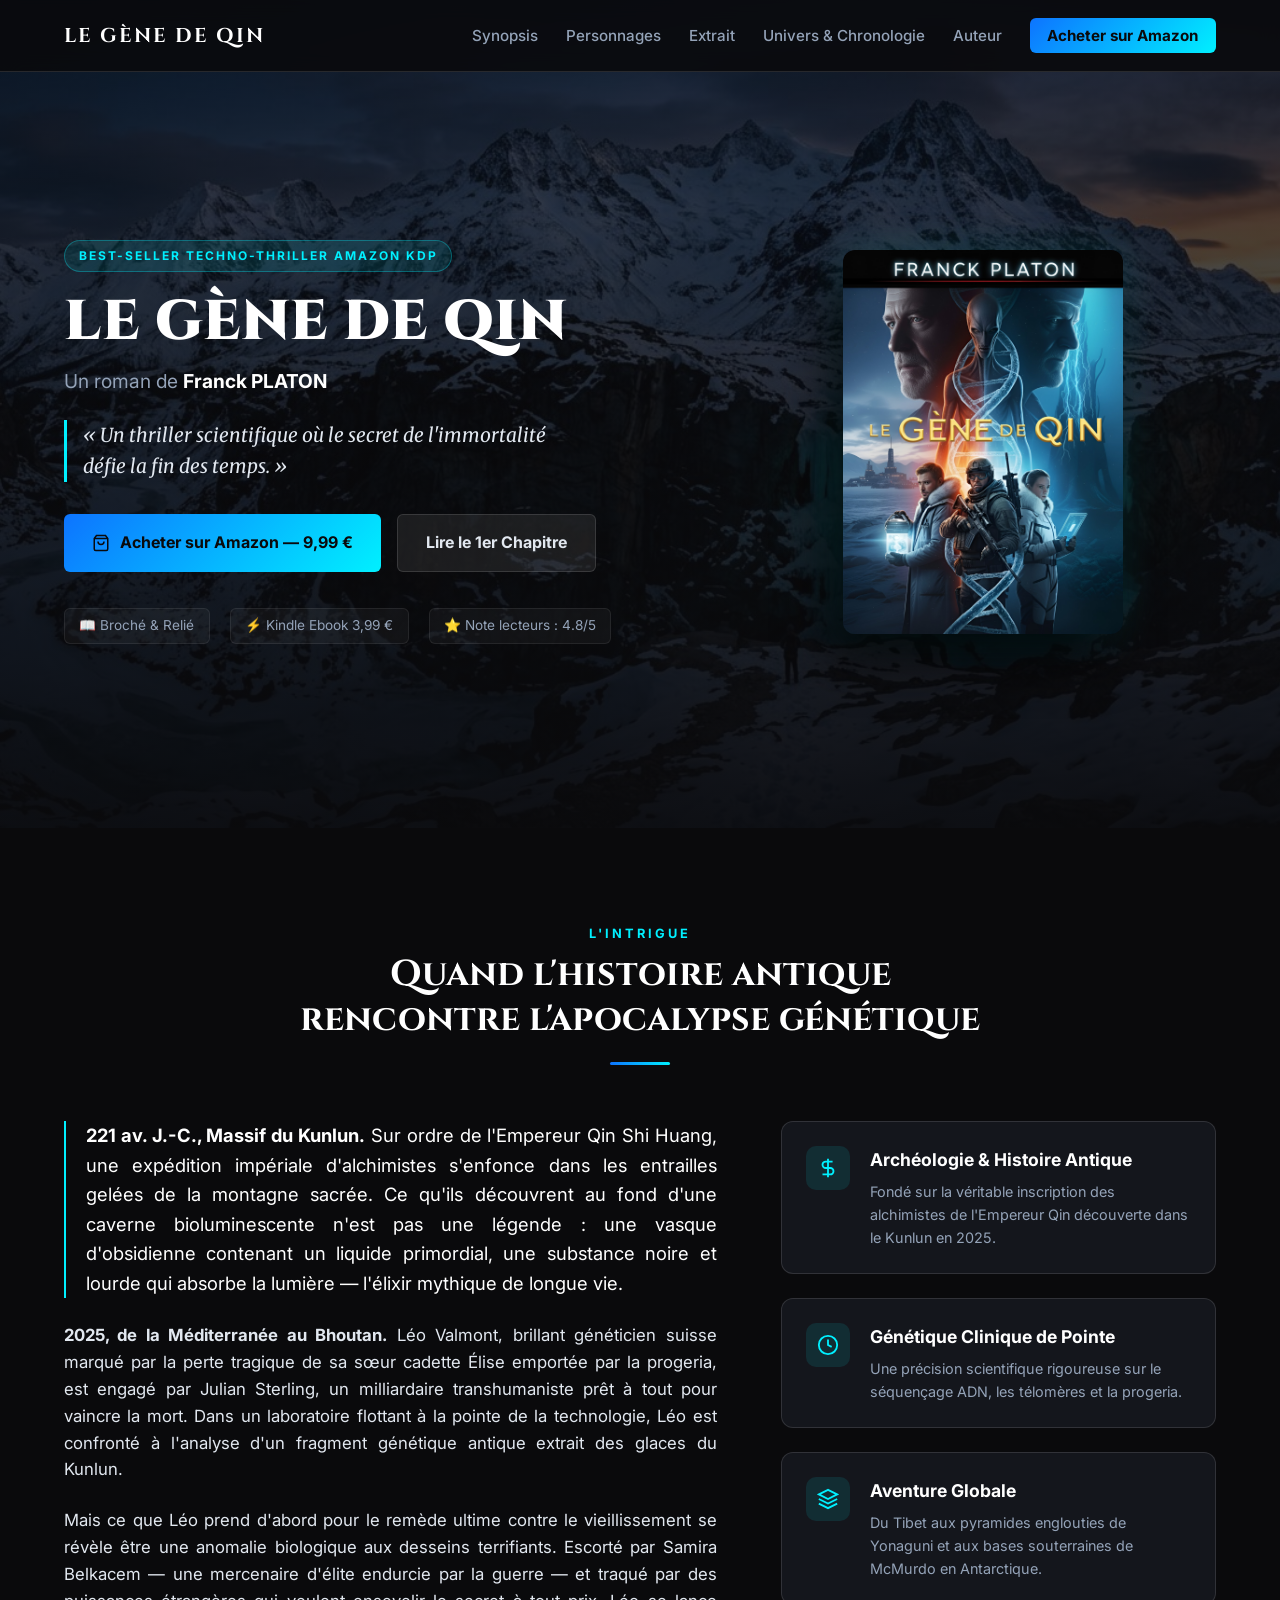
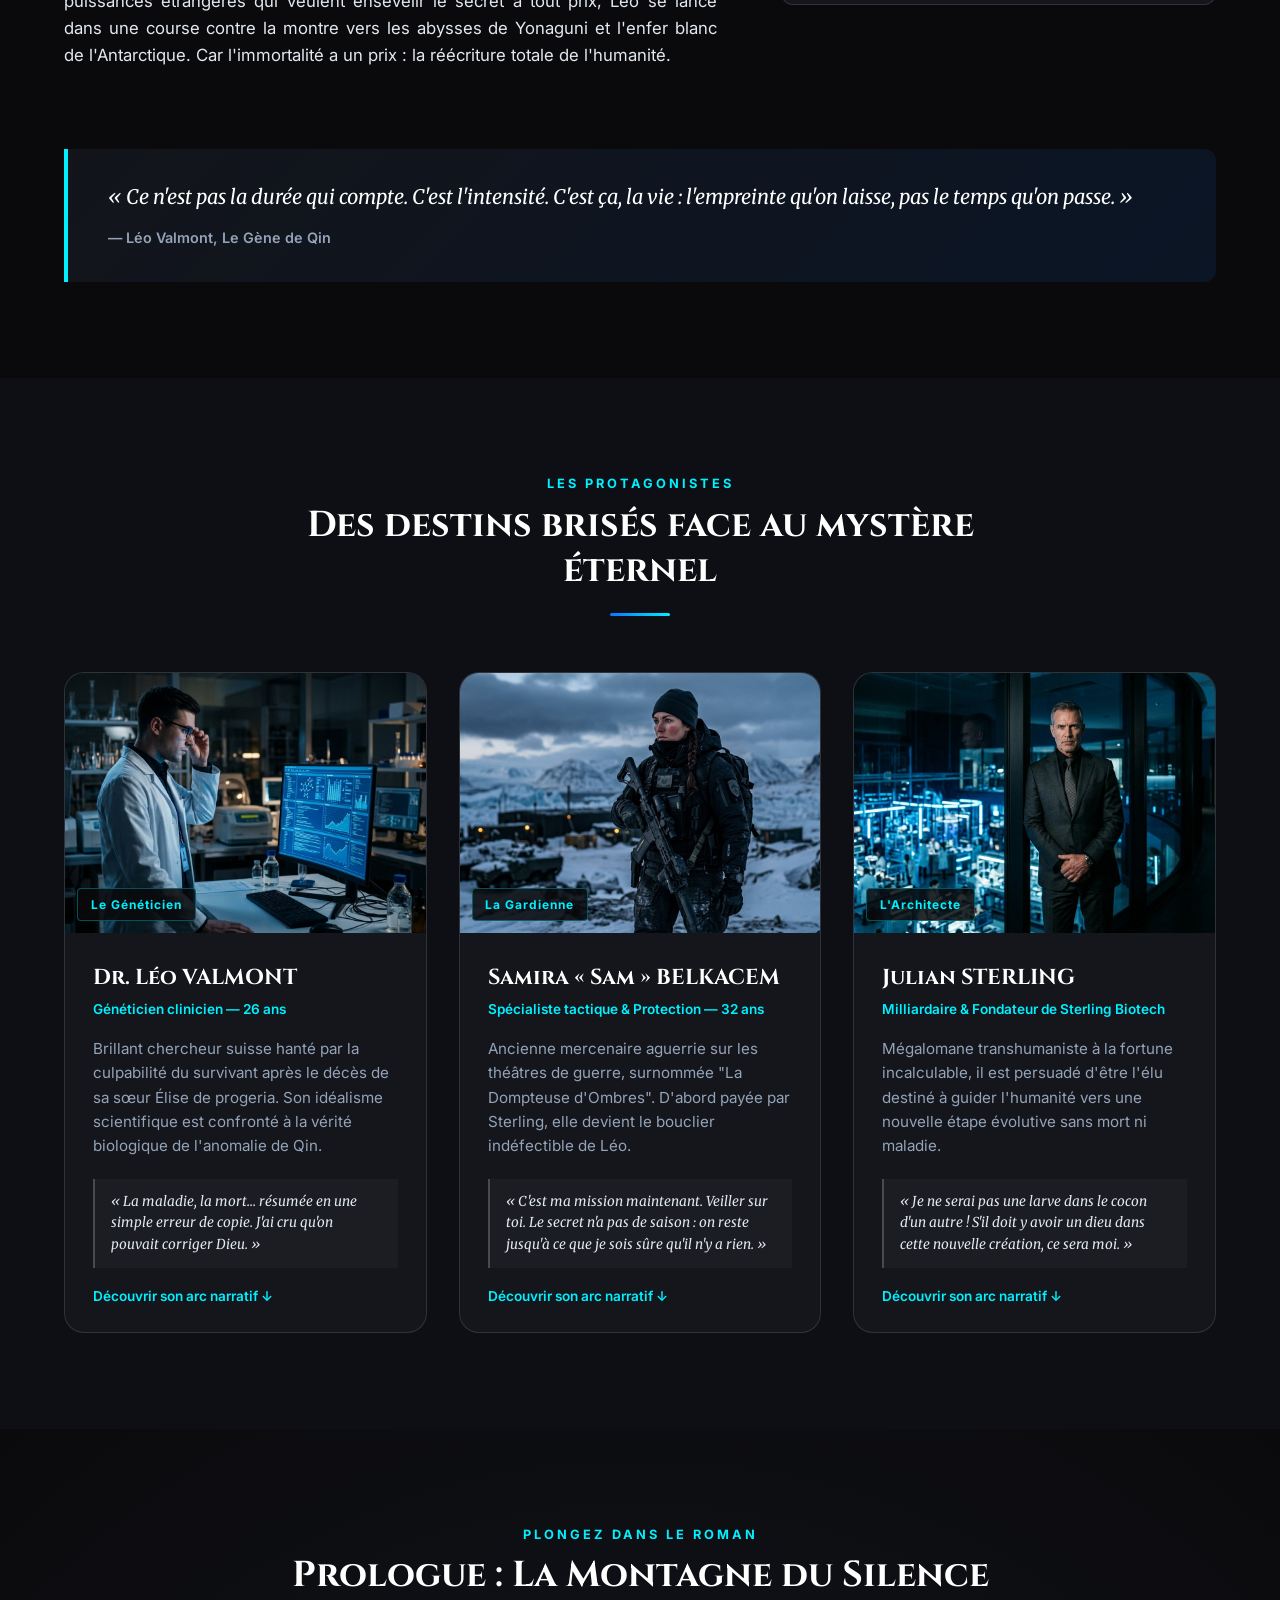
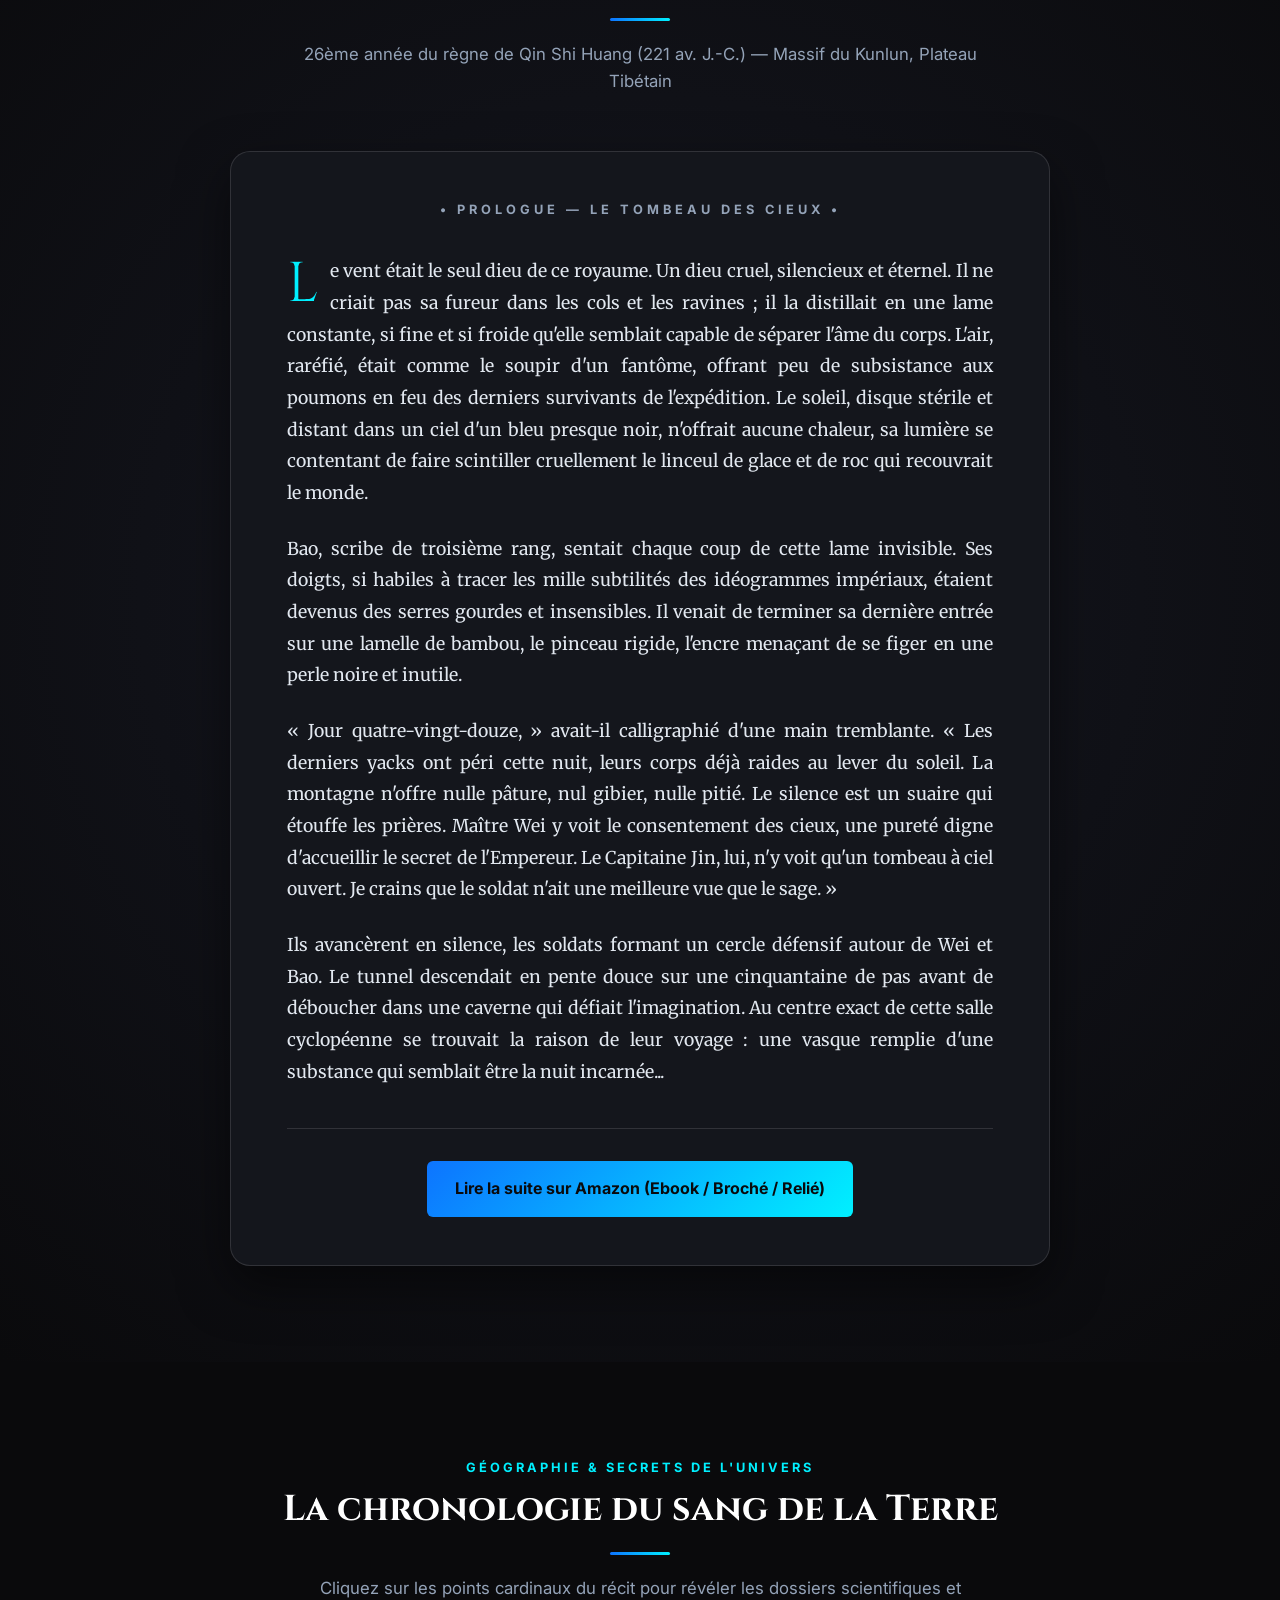
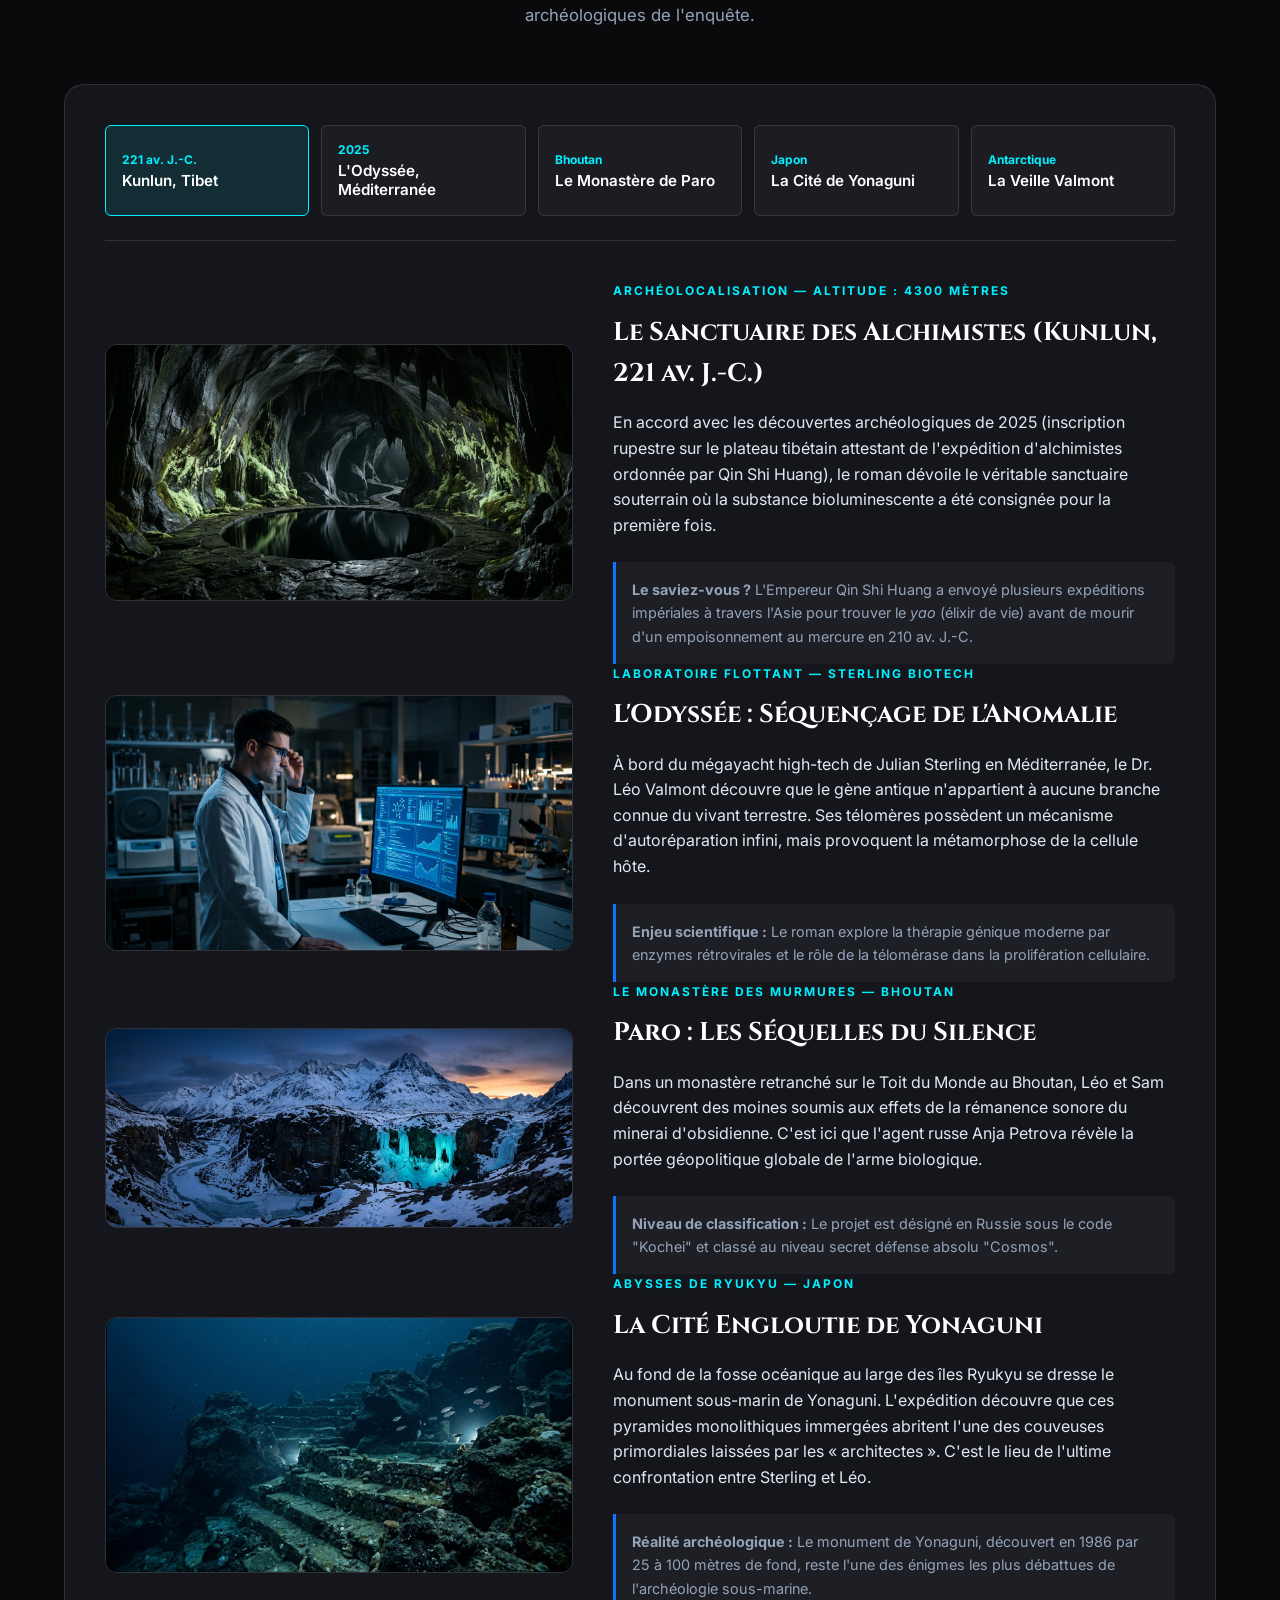
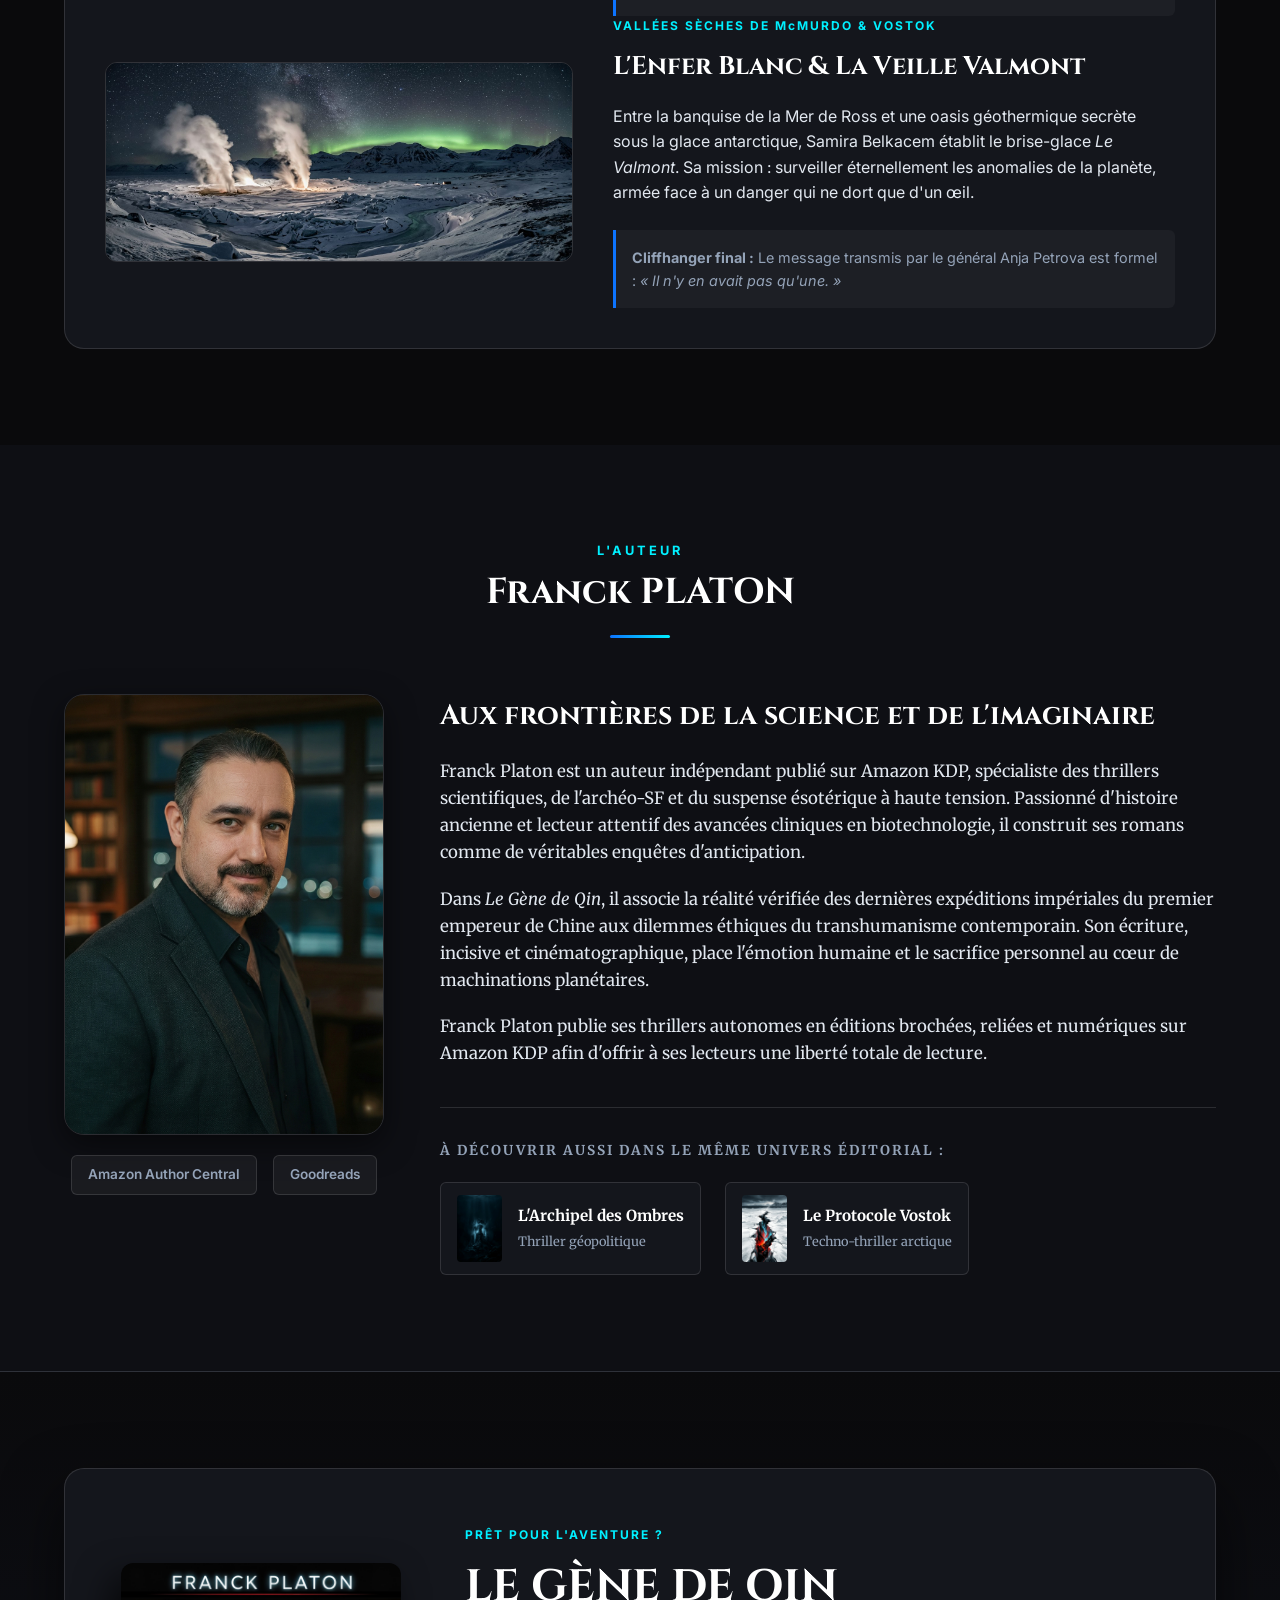
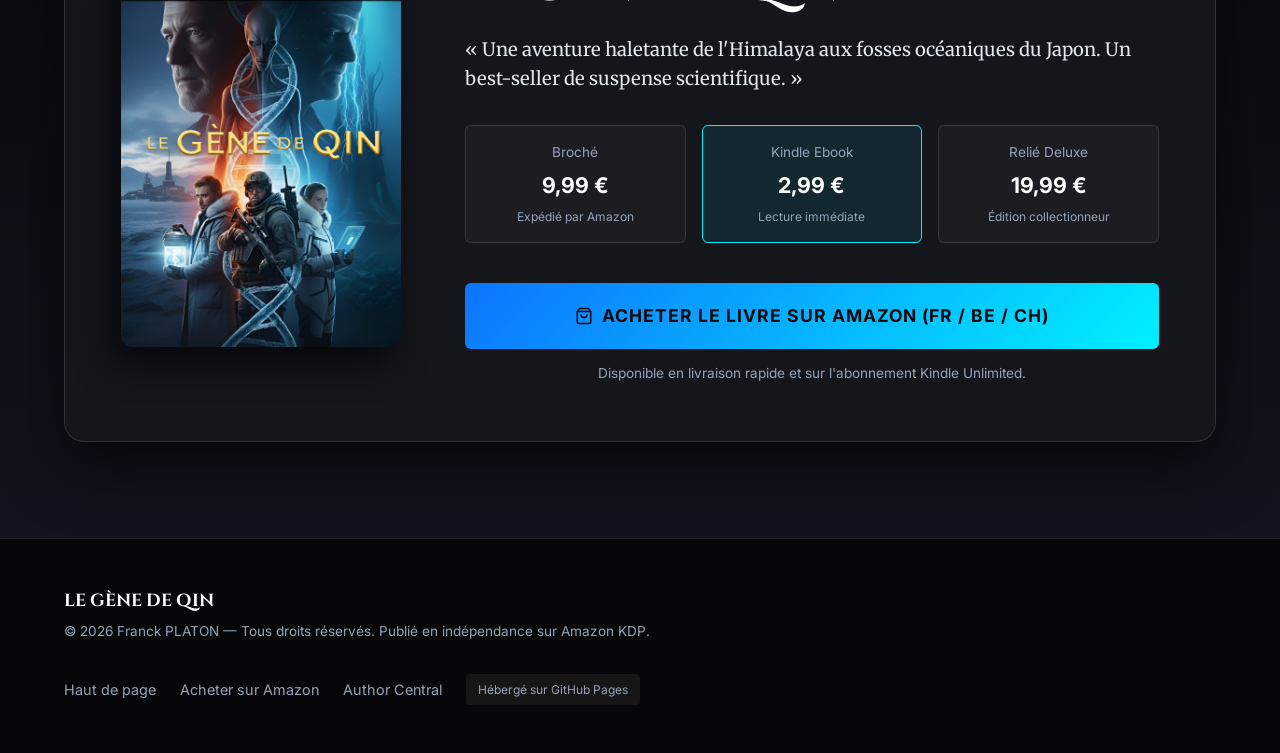
==== commit 185f3dd4: "Update index.html" ====
--- a/index.html
+++ b/index.html
@@ -82,7 +82,7 @@
         <div class="hero-actions">
           <a href="https://amzn.eu/d/04xCrOHY" target="_blank" rel="noopener noreferrer" class="btn btn-primary btn-glow">
             <svg class="icon-svg" viewBox="0 0 24 24" fill="none" stroke="currentColor" stroke-width="2"><path d="M6 2L3 6v14a2 2 0 0 0 2 2h14a2 2 0 0 0 2-2V6l-3-4z"></path><line x1="3" y1="6" x2="21" y2="6"></line><path d="M16 10a4 4 0 0 1-8 0"></path></svg>
-            Acheter sur Amazon — 10,90 €
+            Acheter sur Amazon — 9,99 €
           </a>
           <a href="#extrait" class="btn btn-secondary">
             Lire le 1er Chapitre
@@ -480,17 +480,17 @@
           <div class="cta-pricing-grid">
             <div class="price-box">
               <span class="format-name">Broché</span>
-              <span class="format-price">10,90 €</span>
+              <span class="format-price">9,99 €</span>
               <span class="format-info">Expédié par Amazon</span>
             </div>
             <div class="price-box active-price">
               <span class="format-name">Kindle Ebook</span>
-              <span class="format-price">3,99 €</span>
+              <span class="format-price">2,99 €</span>
               <span class="format-info">Lecture immédiate</span>
             </div>
             <div class="price-box">
               <span class="format-name">Relié Deluxe</span>
-              <span class="format-price">24,99 €</span>
+              <span class="format-price">19,99 €</span>
               <span class="format-info">Édition collectionneur</span>
             </div>
           </div>
